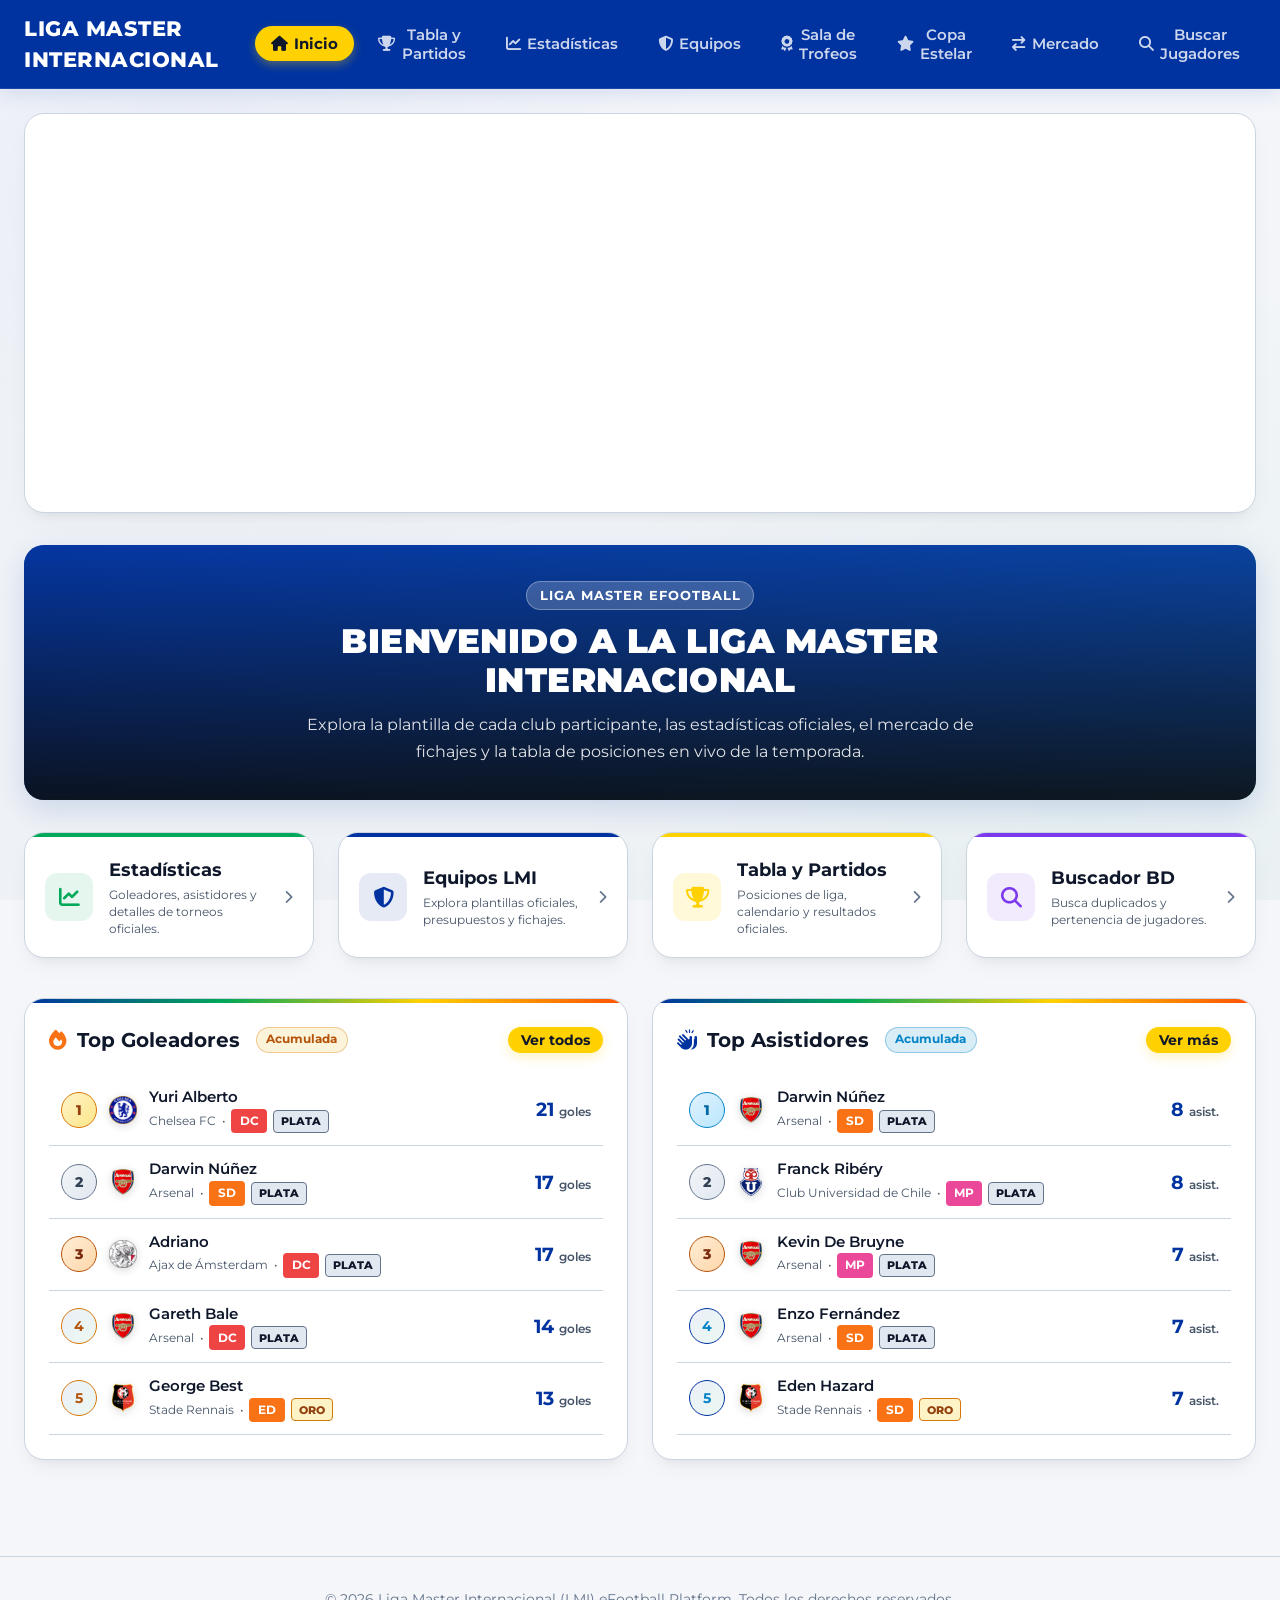
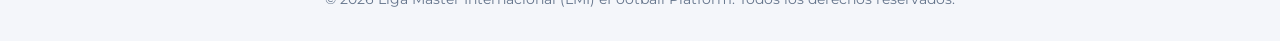
==== index.html @ 635d98c4 "Actualizacion de datos desde LMI Admin Hub" ====
<!DOCTYPE html>
<html lang="es">

<head>
  <meta charset="UTF-8">
  <meta name="viewport" content="width=device-width, initial-scale=1.0">
  <title>Liga Master Internacional (LMI) - Temporada 13</title>
  <meta name="description"
    content="Plataforma oficial de la Liga Master Internacional (LMI) eFootball. Estadísticas de goleadores/asistidores, plantillas oficiales y mercado de fichajes.">

  <!-- FontAwesome Icons -->
  <link rel="stylesheet" href="https://cdnjs.cloudflare.com/ajax/libs/font-awesome/6.4.0/css/all.min.css">

  <!-- html2canvas for fixture image export -->
  <script src="https://cdnjs.cloudflare.com/ajax/libs/html2canvas/1.4.1/html2canvas.min.js"></script>

  <!-- Main Stylesheet -->
  <link rel="stylesheet" href="style.css?v=28100703">
</head>

<body>

  <!-- Top Navigation Bar -->
  <header class="top-nav">
    <a class="brand-logo" onclick="switchNav('dashboard')">
      <span class="brand-title">LIGA MASTER INTERNACIONAL</span>
    </a>

    <nav>
      <ul class="nav-menu" id="main-nav-menu">
        <li><button class="nav-link active" onclick="switchNav('dashboard')"><i class="fa-solid fa-house"></i>
            Inicio</button></li>
        <li><button class="nav-link" onclick="switchNav('posiciones')"><i class="fa-solid fa-trophy"></i>
            Tabla y Partidos</button></li>
        <li><button class="nav-link" onclick="switchNav('stats')"><i class="fa-solid fa-chart-line"></i>
            Estadísticas</button></li>
        <li><button class="nav-link" onclick="switchNav('teams')"><i class="fa-solid fa-shield-halved"></i>
            Equipos</button></li>
        <li><button class="nav-link" onclick="switchNav('sala-campeones')"><i class="fa-solid fa-award"></i>
            Sala de Trofeos</button></li>
        <!-- <li><button class="nav-link" onclick="switchNav('uefa-champions')"><i class="fa-solid fa-trophy"></i> Champions League</button></li> -->
        <!-- Habilitar para mostrar: Copa Estelar
        <li><button class="nav-link" onclick="switchNav('copa-estelar')"><i class="fa-solid fa-star"></i> Copa Estelar</button></li>
        -->
        <li><button class="nav-link" onclick="switchNav('mercado')"><i class="fa-solid fa-arrow-right-arrow-left"></i>
            Mercado</button></li>
        <li><button class="nav-link" onclick="switchNav('renovaciones')"><i class="fa-solid fa-calculator"></i> Renovaciones</button></li>
        <li><button class="nav-link" onclick="switchNav('buscador')"><i class="fa-solid fa-magnifying-glass"></i> Buscar
            Jugadores</button></li>
        <li><button class="nav-link" onclick="switchNav('rules')"><i class="fa-solid fa-book"></i> Reglamento</button></li>
      </ul>
    </nav>
  </header>

  <!-- Global Announcement Banner Controlled via Admin Hub -->
  <div id="web-banner-announcement" class="web-banner-announcement" style="display: none;"></div>

  <!-- Main Application Container -->
  <main class="app-container">

    <!-- 1. DASHBOARD / INICIO -->
    <section id="sec-dashboard" class="page-section active">

      <!-- Video de Bienvenida Solitario -->
      <div class="welcome-video-banner">
        <video autoplay loop muted playsinline class="welcome-video-player">
          <source src="encabezado1.mp4" type="video/mp4">
          Tu navegador no soporta video.
        </video>
      </div>

      <!-- Banner de Texto de Bienvenida -->
      <div class="hero-banner" style="display: flex; justify-content: center; align-items: center; text-align: center; padding: 2.25rem 2rem;">
        <div class="hero-overlay" style="background: linear-gradient(180deg, rgba(0, 51, 160, 0.88) 0%, rgba(9, 14, 26, 0.95) 100%);"></div>
        <div class="hero-content" style="max-width: 820px; margin: 0 auto; text-align: center; display: flex; flex-direction: column; align-items: center;">
          <span class="hero-tag" style="margin-bottom: 0.75rem;">Liga Master eFootball</span>
          <h1 class="hero-title" style="margin-bottom: 0.75rem; font-size: 2.1rem; font-weight: 900; letter-spacing: 0.5px;">BIENVENIDO A LA LIGA MASTER INTERNACIONAL</h1>
          <p class="hero-desc" style="max-width: 700px; margin: 0 auto; color: rgba(255, 255, 255, 0.88); font-size: 1.02rem; line-height: 1.6;">
            Explora la plantilla de cada club participante, las estadísticas oficiales, el mercado de fichajes y la tabla de posiciones en vivo de la temporada.
          </p>
        </div>
      </div>

      <!-- Accesos Rápidos Grid -->
      <div class="quick-actions-grid">
        <div class="quick-card" onclick="switchNav('stats')">
          <div class="quick-icon-wrapper" style="background: rgba(0, 168, 89, 0.1); color: var(--lmi-green);">
            <i class="fa-solid fa-chart-line"></i>
          </div>
          <div class="quick-card-content">
            <h3 class="quick-card-title">Estadísticas</h3>
            <p class="quick-card-desc">Goleadores, asistidores y detalles de torneos oficiales.</p>
          </div>
          <div class="quick-card-arrow">
            <i class="fa-solid fa-chevron-right"></i>
          </div>
        </div>

        <div class="quick-card" onclick="switchNav('teams')">
          <div class="quick-icon-wrapper" style="background: rgba(0, 51, 160, 0.1); color: var(--lmi-blue);">
            <i class="fa-solid fa-shield-halved"></i>
          </div>
          <div class="quick-card-content">
            <h3 class="quick-card-title">Equipos LMI</h3>
            <p class="quick-card-desc">Explora plantillas oficiales, presupuestos y fichajes.</p>
          </div>
          <div class="quick-card-arrow">
            <i class="fa-solid fa-chevron-right"></i>
          </div>
        </div>

        <div class="quick-card" onclick="switchNav('posiciones')">
          <div class="quick-icon-wrapper" style="background: rgba(255, 209, 0, 0.15); color: var(--lmi-gold);">
            <i class="fa-solid fa-trophy"></i>
          </div>
          <div class="quick-card-content">
            <h3 class="quick-card-title">Tabla y Partidos</h3>
            <p class="quick-card-desc">Posiciones de liga, calendario y resultados oficiales.</p>
          </div>
          <div class="quick-card-arrow">
            <i class="fa-solid fa-chevron-right"></i>
          </div>
        </div>

        <div class="quick-card" onclick="switchNav('buscador')">
          <div class="quick-icon-wrapper" style="background: rgba(124, 58, 237, 0.1); color: var(--neon-purple);">
            <i class="fa-solid fa-magnifying-glass"></i>
          </div>
          <div class="quick-card-content">
            <h3 class="quick-card-title">Buscador BD</h3>
            <p class="quick-card-desc">Busca duplicados y pertenencia de jugadores.</p>
          </div>
          <div class="quick-card-arrow">
            <i class="fa-solid fa-chevron-right"></i>
          </div>
        </div>
      </div>

      <div class="dashboard-grid">
        <!-- Top Scorers Column -->
        <div>
          <div class="card">
            <div class="card-header">
              <h2 class="card-title">
                <i class="fa-solid fa-fire" style="color: #f97316;"></i> Top Goleadores
                <span class="badge" style="background: rgba(234, 179, 8, 0.15); color: #b45309; border: 1.5px solid rgba(217, 119, 6, 0.35); font-size: 0.72rem; padding: 0.2rem 0.6rem; border-radius: 99px; margin-left: 0.4rem; vertical-align: middle;">Acumulada</span>
              </h2>
              <button class="btn-secondary" style="padding: 0.3rem 0.8rem; font-size: 0.85rem;"
                onclick="switchNav('stats')">Ver todos</button>
            </div>
            <div id="dashboard-top-scorers">
              <!-- Rendered via JS -->
            </div>
          </div>
        </div>

        <!-- Sidebar / Top Assists & Quick Actions -->
        <div>
          <div class="card">
            <div class="card-header">
              <h2 class="card-title">
                <i class="fa-solid fa-hands-clapping" style="color: var(--neon-cyan);"></i> Top Asistidores
                <span class="badge" style="background: rgba(2, 132, 199, 0.15); color: #0284c7; border: 1.5px solid rgba(2, 132, 199, 0.35); font-size: 0.72rem; padding: 0.2rem 0.6rem; border-radius: 99px; margin-left: 0.4rem; vertical-align: middle;">Acumulada</span>
              </h2>
              <button class="btn-secondary" style="padding: 0.3rem 0.8rem; font-size: 0.85rem;"
                onclick="switchNav('stats')">Ver más</button>
            </div>
            <div id="dashboard-top-assists">
              <!-- Rendered via JS -->
            </div>
          </div>
        </div>
      </div>
    </section>

    <!-- 1.5 POSICIONES Y RESULTADOS DE LIGA (ORO Y PLATA) -->
    <section id="sec-posiciones" class="page-section">
      <!-- Selector de Divisiones (Tabs) -->
      <div style="display: flex; gap: 0.75rem; margin-bottom: 1.5rem; flex-wrap: wrap;">
        <button class="btn-tab active" id="tab-web-oro" onclick="switchWebDivision('oro')" style="padding: 0.75rem 1.5rem; font-size: 1rem; font-weight: 800; border-radius: var(--radius-md); cursor: pointer; border: 1.5px solid #d97706; background: #fef3c7; color: #92400e; display: flex; align-items: center; gap: 0.5rem; box-shadow: 0 2px 8px rgba(217, 119, 6, 0.2); transition: all 0.2s;">
          <i class="fa-solid fa-trophy" style="color: #b45309;"></i> <span>División Oro (<span id="lbl-tab-count-oro">11</span> Clubes)</span>
        </button>
        <button class="btn-tab" id="tab-web-plata" onclick="switchWebDivision('plata')" style="padding: 0.75rem 1.5rem; font-size: 1rem; font-weight: 800; border-radius: var(--radius-md); cursor: pointer; border: 1.5px solid #cbd5e1; background: #ffffff; color: #334155; display: flex; align-items: center; gap: 0.5rem; box-shadow: none; transition: all 0.2s;">
          <i class="fa-solid fa-medal" style="color: #64748b;"></i> <span>División Plata (<span id="lbl-tab-count-plata">13</span> Clubes)</span>
        </button>
        <button class="btn-tab" id="tab-web-champions" onclick="switchWebDivision('champions')" style="padding: 0.75rem 1.5rem; font-size: 1rem; font-weight: 800; border-radius: var(--radius-md); cursor: pointer; border: 1.5px solid #cbd5e1; background: #ffffff; color: #334155; display: flex; align-items: center; gap: 0.5rem; box-shadow: none; transition: all 0.2s;">
          <i class="fa-solid fa-star" style="color: #0284c7;"></i> <span>UEFA Champions League (<span id="lbl-tab-count-champions">26</span> Clubes)</span>
        </button>
        <!-- Habilitar para mostrar Copa Estelar en posiciones:
        <button class="btn-tab" id="tab-web-estelar" onclick="switchWebDivision('estelar')" style="padding: 0.75rem 1.5rem; font-size: 1rem; font-weight: 800; border-radius: var(--radius-md); cursor: pointer; border: 1.5px solid #cbd5e1; background: #ffffff; color: #334155; display: flex; align-items: center; gap: 0.5rem; box-shadow: none; transition: all 0.2s;">
          <i class="fa-solid fa-shield-halved" style="color: #9333ea;"></i> <span>Copa Estelar (<span id="lbl-tab-count-estelar">18</span> Clubes)</span>
        </button>
        -->
      </div>

      <!-- Tabla de Posiciones Tradicional -->
      <div class="card" id="web-standings-card" style="margin-bottom: 2rem;">
        <div class="card-header">
          <div>
            <h2 class="card-title" id="web-standings-card-title">
              <i class="fa-solid fa-table-list" style="color: #b45309;"></i> Tabla de Posiciones Tradicional &bull; División Oro
            </h2>
            <p class="card-desc" style="color: var(--text-muted); font-size: 0.88rem; margin-top: 0.25rem;">
              Clasificación general en vivo de la temporada regular.
            </p>
          </div>
          <span class="badge" style="background: #fef3c7; border: 1.5px solid #d97706; color: #92400e; padding: 0.35rem 0.85rem; border-radius: 99px; font-size: 0.85rem; font-weight: 800;" id="lbl-web-division-badge">
            8 CLUBES
          </span>
        </div>

        <div style="overflow-x: auto;">
          <table class="data-table" style="width: 100%; border-collapse: collapse;">
            <thead>
              <tr style="border-bottom: 2px solid var(--border-color); font-size: 0.82rem; text-transform: uppercase; letter-spacing: 0.5px; color: var(--text-muted);">
                <th style="padding: 0.75rem 1rem; text-align: center; width: 50px;">Pos</th>
                <th style="padding: 0.75rem 1rem; text-align: left;">Club</th>
                <th style="padding: 0.75rem 0.75rem; text-align: center;" title="Partidos Jugados">PJ</th>
                <th style="padding: 0.75rem 0.75rem; text-align: center;" title="Partidos Ganados">G</th>
                <th style="padding: 0.75rem 0.75rem; text-align: center;" title="Partidos Empatados">E</th>
                <th style="padding: 0.75rem 0.75rem; text-align: center;" title="Partidos Perdidos">P</th>
                <th style="padding: 0.75rem 0.75rem; text-align: center;" title="Goles a Favor">GF</th>
                <th style="padding: 0.75rem 0.75rem; text-align: center;" title="Goles en Contra">GC</th>
                <th style="padding: 0.75rem 0.75rem; text-align: center;" title="Diferencia de Goles">DG</th>
                <th style="padding: 0.75rem 1rem; text-align: center; color: var(--lmi-gold); font-size: 0.95rem;" title="Puntos Totales">PTS</th>
              </tr>
            </thead>
            <tbody id="web-standings-tbody">
              <!-- Rendered via JS -->
            </tbody>
          </table>
        </div>
        <div id="web-standings-legend" style="margin-top: 0.5rem; padding-top: 0.5rem; border-top: 1px solid rgba(255,255,255,0.08);">
          <!-- Dynamic legend rendered via JS -->
        </div>
      </div>

      <!-- Calendario y Resultados por Jornada -->
      <div class="card" id="web-jornadas-card">
        <div class="card-header" style="flex-wrap: wrap; gap: 1rem;">
          <div>
            <h2 class="card-title">
              <i class="fa-solid fa-calendar-days" style="color: var(--lmi-gold);"></i> Calendario y Partidos por Jornada
            </h2>
            <p class="card-desc" style="color: var(--text-muted); font-size: 0.88rem; margin-top: 0.25rem;">
              Consulta los marcadores y resultados oficiales de cada jornada.
            </p>
          </div>
          <div style="display: flex; align-items: center; gap: 0.75rem; flex-wrap: wrap;">
            <label style="font-weight: 700; color: var(--text-muted); font-size: 0.9rem;">Jornada:</label>
            <select class="form-control" id="web-jornada-select" onchange="onWebJornadaSelectChange()" style="width: auto; font-weight: 700; padding: 0.45rem 1rem;">
              <!-- Filled via JS -->
            </select>
          </div>
        </div>

        <!-- Contenedor de Partidos -->
        <div id="web-jornada-capture-container" style="padding: 1.5rem; background: #0c1220; border-radius: var(--radius-md); border: 1px solid rgba(250, 204, 21, 0.35);">
          <div style="display: flex; align-items: center; justify-content: space-between; border-bottom: 2px solid #facc15; padding-bottom: 0.75rem; margin-bottom: 1.25rem;">
            <div style="display: flex; align-items: center; gap: 0.75rem;">
              <div style="font-size: 1.8rem; color: #facc15;"><i class="fa-solid fa-trophy"></i></div>
              <div>
                <h2 style="font-size: 1.35rem; font-weight: 900; color: #ffffff; letter-spacing: 0.5px;" id="web-export-title">LIGA MÁSTER INTERNACIONAL</h2>
                <span style="font-size: 0.88rem; font-weight: 900; color: #facc15; text-transform: uppercase; letter-spacing: 0.5px;" id="web-export-sub">DIVISIÓN ORO &bull; JORNADA 1</span>
              </div>
            </div>
            <div style="text-align: right; color: #cbd5e1; font-size: 0.85rem; font-weight: 700;" id="web-export-season">
              Temporada 13 &bull; eFootball
            </div>
          </div>

          <!-- Descanso oficial de la Jornada -->
          <div id="web-resting-container" style="display: none; margin-bottom: 1rem;"></div>

          <div id="web-jornada-matches-grid" style="display: grid; grid-template-columns: 1fr 1fr; gap: 1rem;">
            <!-- Matches rendered via JS -->
          </div>
        </div>
      </div>

      <!-- Apartado Exclusivo: UEFA Champions League (Fase de Grupos) -->
      <div id="web-champions-container" style="display: none; margin-bottom: 2rem;">
        <!-- Banner Oficial UEFA Champions League -->
        <div class="hero-banner" style="background-image: linear-gradient(135deg, rgba(0, 15, 60, 0.92) 0%, rgba(0, 45, 140, 0.85) 100%), url('Imagenes/uefa portada.webp'); border-radius: var(--radius-lg); margin-bottom: 2rem; border: 1px solid rgba(56, 189, 248, 0.35); box-shadow: 0 8px 32px rgba(2, 132, 199, 0.25);">
          <div class="hero-content">
            <span class="hero-tag" style="background: rgba(56, 189, 248, 0.2); color: #38bdf8; border-color: #0284c7;"><i class="fa-solid fa-trophy"></i> Fase de Grupos Oficial &bull; 26 Clubes</span>
            <h1 class="hero-title" style="color: #ffffff; margin-bottom: 0.5rem; letter-spacing: 0.5px;">UEFA CHAMPIONS LEAGUE</h1>
            <p class="hero-desc" style="color: rgba(255,255,255,0.92); max-width: 820px; font-size: 0.98rem; line-height: 1.5;">
              <strong>Formato Oficial:</strong> 2 grupos de 5 clubes y 4 grupos de 4 clubes (Total: 26 equipos). 
              <br><span style="color: #38bdf8; font-weight: 700;">Clasifican a Octavos de Final:</span> Los 2 primeros de cada grupo (12) + los 4 mejores terceros (4) = <strong>16 clubes clasificados</strong>.
            </p>
          </div>
        </div>

        <!-- Barra de Control y Sub-Pestañas Champions League -->
        <div style="display: flex; justify-content: space-between; align-items: center; flex-wrap: wrap; gap: 1rem; margin-bottom: 1.5rem;">
          <div style="display: flex; gap: 0.5rem; flex-wrap: wrap;" id="champions-subnav-buttons">
            <button class="btn btn-secondary active" id="btn-subtab-champions-groups" onclick="switchChampionsSubTab('groups')" style="font-size: 0.9rem; font-weight: 800; padding: 0.55rem 1.15rem; border-radius: var(--radius-md); background: linear-gradient(135deg, #0284c7 0%, #0369a1 100%); color: #ffffff; border: none; cursor: pointer; box-shadow: 0 4px 12px rgba(2, 132, 199, 0.3);">
              <i class="fa-solid fa-table-cells-large"></i> Tablas de Grupos (6 Grupos)
            </button>
            <button class="btn btn-secondary" id="btn-subtab-champions-thirds" onclick="switchChampionsSubTab('thirds')" style="font-size: 0.9rem; font-weight: 800; padding: 0.55rem 1.15rem; border-radius: var(--radius-md); background: #0c1c38; color: #94a3b8; border: 1.5px solid rgba(56, 189, 248, 0.3); cursor: pointer;">
              <i class="fa-solid fa-award"></i> Ranking Mejores Terceros (Top 4)
            </button>
            <button class="btn btn-secondary" id="btn-subtab-champions-fixtures" onclick="switchChampionsSubTab('fixtures')" style="font-size: 0.9rem; font-weight: 800; padding: 0.55rem 1.15rem; border-radius: var(--radius-md); background: #0c1c38; color: #94a3b8; border: 1.5px solid rgba(56, 189, 248, 0.3); cursor: pointer;">
              <i class="fa-solid fa-calendar-days"></i> Calendario y Partidos (5 Fechas)
            </button>
            <button class="btn btn-secondary" id="btn-subtab-champions-playoffs" onclick="switchChampionsSubTab('playoffs')" style="font-size: 0.9rem; font-weight: 800; padding: 0.55rem 1.15rem; border-radius: var(--radius-md); background: #0c1c38; color: #94a3b8; border: 1.5px solid rgba(56, 189, 248, 0.3); cursor: pointer;">
              <i class="fa-solid fa-sitemap"></i> Cuadro de Eliminatorias (Octavos)
            </button>
          </div>

          <div style="display: flex; align-items: center; gap: 0.6rem; flex-wrap: wrap;">
            <button class="btn btn-secondary" onclick="viewTournamentStats('champions')" style="font-size: 0.85rem; padding: 0.55rem 1rem; display: inline-flex; align-items: center; gap: 0.45rem; cursor: pointer; border: 1.5px solid rgba(56, 189, 248, 0.4); background: #0c1c38; color: #e0f2fe; font-weight: 700; border-radius: var(--radius-md);">
              <i class="fa-solid fa-chart-line" style="color: #38bdf8;"></i> <span>Goleadores Champions</span>
            </button>
            <span class="badge" style="background: rgba(2, 132, 199, 0.15); border: 1.5px solid #0284c7; color: #38bdf8; font-weight: 800; padding: 0.4rem 0.9rem; border-radius: 99px; font-size: 0.85rem;">
              26 CLUBES &bull; 6 GRUPOS
            </span>
          </div>
        </div>

        <!-- 1. VISTA: TABLAS DE LOS 6 GRUPOS -->
        <div id="champions-view-groups">
          <div id="champions-groups-grid" style="display: grid; grid-template-columns: repeat(auto-fit, minmax(460px, 1fr)); gap: 1.5rem; margin-bottom: 2rem;">
            <!-- Rendered dynamically by JavaScript -->
          </div>
        </div>

        <!-- 2. VISTA: TABLA DE MEJORES TERCEROS -->
        <div id="champions-view-thirds" style="display: none; margin-bottom: 2rem;">
          <div class="card" style="background: #07142b; border: 1px solid rgba(2, 132, 199, 0.4); border-radius: var(--radius-lg); overflow: hidden;">
            <div class="card-header" style="border-bottom: 1px solid rgba(255,255,255,0.08); padding: 1.25rem 1.5rem; display: flex; justify-content: space-between; align-items: center; flex-wrap: wrap; gap: 0.75rem;">
              <div>
                <h3 class="card-title" style="color: #38bdf8; font-size: 1.2rem; display: flex; align-items: center; gap: 0.5rem;">
                  <i class="fa-solid fa-award"></i> Tabla Oficial de Clasificación &bull; Mejores Terceros
                </h3>
                <p class="card-desc" style="color: #94a3b8; font-size: 0.88rem; margin-top: 0.25rem;">
                  Los <strong>4 mejores terceros</strong> entre los 6 grupos acceden directamente a los <strong>Octavos de Final</strong>. (Se clasifica por PTS, DG, GF).
                </p>
              </div>
              <span class="badge" style="background: rgba(16, 185, 129, 0.2); border: 1px solid #10b981; color: #34d399; font-weight: 800; padding: 0.35rem 0.85rem; border-radius: 99px;">
                4 CUPOS A OCTAVOS
              </span>
            </div>
            <div class="table-responsive" style="overflow-x: auto; padding: 0.5rem 1rem 1.25rem;">
              <table style="width: 100%; border-collapse: collapse; text-align: left;">
                <thead>
                  <tr style="border-bottom: 1px solid rgba(255,255,255,0.1); color: #94a3b8; font-size: 0.78rem; text-transform: uppercase;">
                    <th style="padding: 0.75rem 0.5rem; text-align: center;">Pos</th>
                    <th style="padding: 0.75rem 0.5rem; text-align: center;">Grupo</th>
                    <th style="padding: 0.75rem 1rem;">Club</th>
                    <th style="padding: 0.75rem 0.5rem; text-align: center;">PJ</th>
                    <th style="padding: 0.75rem 0.5rem; text-align: center;">G</th>
                    <th style="padding: 0.75rem 0.5rem; text-align: center;">E</th>
                    <th style="padding: 0.75rem 0.5rem; text-align: center;">P</th>
                    <th style="padding: 0.75rem 0.5rem; text-align: center;">GF</th>
                    <th style="padding: 0.75rem 0.5rem; text-align: center;">GC</th>
                    <th style="padding: 0.75rem 0.5rem; text-align: center;">DG</th>
                    <th style="padding: 0.75rem 0.75rem; text-align: center; color: #ffd100; font-weight: 800;">PTS</th>
                    <th style="padding: 0.75rem 0.75rem; text-align: center;">Estado</th>
                  </tr>
                </thead>
                <tbody id="champions-thirds-tbody">
                  <!-- Rendered dynamically -->
                </tbody>
              </table>
            </div>
          </div>
        </div>

        <!-- 3. VISTA: CALENDARIO Y PARTIDOS POR JORNADA -->
        <div id="champions-view-fixtures" style="display: none; margin-bottom: 2rem;">
          <div class="card" style="background: #07142b; border: 1px solid rgba(2, 132, 199, 0.4); border-radius: var(--radius-lg); padding: 1.5rem;">
            <div style="display: flex; justify-content: space-between; align-items: center; flex-wrap: wrap; gap: 1rem; border-bottom: 1px solid rgba(255,255,255,0.08); padding-bottom: 1rem; margin-bottom: 1.25rem;">
              <div>
                <h3 class="card-title" style="color: #38bdf8; font-size: 1.2rem; display: flex; align-items: center; gap: 0.5rem;">
                  <i class="fa-solid fa-calendar-check"></i> Calendario y Resultados &bull; Fase de Grupos
                </h3>
                <p class="card-desc" style="color: #94a3b8; font-size: 0.88rem; margin-top: 0.25rem;">
                  Consulta los 44 enfrentamientos oficiales distribuidos en las 5 Fechas.
                </p>
              </div>
              <div style="display: flex; align-items: center; gap: 0.5rem;">
                <label for="champions-web-jornada-select" style="font-size: 0.85rem; font-weight: 700; color: #38bdf8;">Fecha:</label>
                <select id="champions-web-jornada-select" class="form-select" onchange="renderChampionsWebFixtures(this.value)" style="padding: 0.45rem 1rem; font-size: 0.88rem; font-weight: 800; border-radius: var(--radius-md); background: #0c1c38; color: #e0f2fe; border: 1.5px solid #0284c7; cursor: pointer;">
                  <option value="1">Jornada 1</option>
                  <option value="2">Jornada 2</option>
                  <option value="3">Jornada 3</option>
                  <option value="4">Jornada 4</option>
                  <option value="5">Jornada 5 (Definición)</option>
                  <option value="all">Ver Todas las Fechas (1 a 5)</option>
                </select>
              </div>
            </div>

            <!-- Contenedor dinámico de descansos y partidos -->
            <div id="champions-web-resting-container" style="display: none; margin-bottom: 1.25rem;"></div>
            <div id="champions-web-matches-grid" style="display: grid; grid-template-columns: repeat(auto-fit, minmax(420px, 1fr)); gap: 1rem;">
              <!-- Matches rendered dynamically -->
            </div>
          </div>
        </div>

        <!-- 4. VISTA: CUADRO DE ELIMINATORIAS DIRECTAS (OCTAVOS A FINAL) -->
        <div id="champions-view-playoffs" style="display: none; margin-bottom: 2rem;">
          <div class="card" style="background: #07142b; border: 1px solid rgba(2, 132, 199, 0.4); border-radius: var(--radius-lg); padding: 1.5rem;">
            <div style="display: flex; justify-content: space-between; align-items: center; flex-wrap: wrap; gap: 1rem; border-bottom: 1px solid rgba(255,255,255,0.08); padding-bottom: 1rem; margin-bottom: 1.25rem;">
              <div>
                <h3 class="card-title" style="color: #38bdf8; font-size: 1.2rem; display: flex; align-items: center; gap: 0.5rem;">
                  <i class="fa-solid fa-sitemap"></i> Cuadro Oficial de Eliminatorias &bull; UEFA Champions League
                </h3>
                <p class="card-desc" style="color: #94a3b8; font-size: 0.88rem; margin-top: 0.25rem;">
                  Enfrentamientos oficiales de <strong>Octavos de Final</strong> con los <strong>16 clubes clasificados</strong> (1° y 2° de cada grupo + 4 mejores terceros).
                </p>
              </div>
              <div style="display: flex; align-items: center; gap: 0.75rem; flex-wrap: wrap;">
                <div style="display: flex; align-items: center; gap: 0.4rem;">
                  <label for="champions-phase-filter-web" style="font-size: 0.85rem; font-weight: 700; color: #38bdf8;">Fase a ver / exportar:</label>
                  <select id="champions-phase-filter-web" class="form-select" onchange="onChampionsPhaseFilterChange(this.value)" style="padding: 0.45rem 0.85rem; font-size: 0.85rem; font-weight: 700; border-radius: var(--radius-md); background: #0c1c38; color: #e0f2fe; border: 1.5px solid #0284c7; cursor: pointer;">
                    <option value="all">Todas las Fases (Cuadro Completo - 16 Clubes)</option>
                    <option value="octavos">Solo Octavos de Final (16 Clubes)</option>
                    <option value="cuartos">Solo Cuartos de Final</option>
                    <option value="semis">Solo Semifinales</option>
                    <option value="final">Solo Gran Final</option>
                  </select>
                </div>
                <button class="btn btn-primary" id="btn-export-champions-img" onclick="exportChampionsImage()" style="background: linear-gradient(135deg, #0284c7 0%, #0369a1 100%); border: none; font-weight: 800; display: inline-flex; align-items: center; gap: 0.5rem; padding: 0.55rem 1.15rem; border-radius: var(--radius-md); box-shadow: 0 4px 14px rgba(2, 132, 199, 0.35); cursor: pointer; color: #ffffff; font-size: 0.9rem;">
                  <i class="fa-solid fa-camera"></i> <span>Exportar a Imagen (PNG)</span>
                </button>
              </div>
            </div>

            <!-- Contenedor capturable para exportar a imagen -->
            <div id="champions-capture-container" style="padding: 1.5rem; background: linear-gradient(135deg, #050e1d 0%, #0c1b33 100%); border-radius: var(--radius-md); border: 1px solid rgba(56, 189, 248, 0.35);">
              <div style="display: flex; align-items: center; justify-content: space-between; border-bottom: 2px solid #0284c7; padding-bottom: 0.75rem; margin-bottom: 1.25rem; flex-wrap: wrap; gap: 0.5rem;">
                <div style="display: flex; align-items: center; gap: 0.75rem;">
                  <div style="font-size: 1.8rem; color: #38bdf8;"><i class="fa-solid fa-trophy"></i></div>
                  <div>
                    <h2 style="font-size: 1.35rem; font-weight: 900; color: #ffffff; letter-spacing: 0.5px;">LIGA MÁSTER INTERNACIONAL &bull; UEFA CHAMPIONS LEAGUE</h2>
                    <span id="champions-web-subtitle" style="font-size: 0.88rem; font-weight: 900; color: #38bdf8; text-transform: uppercase; letter-spacing: 0.5px;">CUADRO OFICIAL DE ELIMINATORIAS (16 CLUBES)</span>
                  </div>
                </div>
                <div style="text-align: right; color: #cbd5e1; font-size: 0.85rem; font-weight: 700;">
                  Temporada 13 &bull; eFootball
                </div>
              </div>

              <div id="uefa-champions-bracket-pos" style="display: flex; gap: 1.5rem; justify-content: space-between; overflow-x: auto; padding: 1rem 0.5rem;">
                <!-- Loaded dynamically by JavaScript -->
              </div>
            </div>
          </div>
        </div>

        <!-- Banner Informativo: Grupos Concluidos y Acceso a Eliminatorias -->
        <div class="card" id="champions-progress-banner" style="background: linear-gradient(135deg, rgba(7, 20, 43, 0.95), rgba(12, 28, 56, 0.95)); border: 1px solid rgba(56, 189, 248, 0.5); border-radius: var(--radius-md); padding: 1.25rem 1.5rem; display: flex; align-items: center; justify-content: space-between; flex-wrap: wrap; gap: 1.25rem; margin-top: 1.5rem;">
          <div style="display: flex; align-items: center; gap: 1.25rem;">
            <div style="font-size: 2.2rem; color: #38bdf8; display: flex; align-items: center; justify-content: center; min-width: 50px;">
              <i class="fa-solid fa-trophy"></i>
            </div>
            <div>
              <h4 id="champions-progress-title" style="color: #ffffff; font-size: 1.05rem; font-weight: 800; margin: 0 0 0.25rem 0; display: flex; align-items: center; gap: 0.5rem;">
                ¡Fase de Grupos Concluida! &bull; Octavos de Final Definidos
              </h4>
              <p id="champions-progress-description" style="color: #94a3b8; font-size: 0.88rem; margin: 0; line-height: 1.45;">
                Las 5 fechas oficiales han finalizado. Puedes consultar las tablas de grupos y el ranking de mejores terceros en las pestañas superiores, o ver los <strong>8 enfrentamientos oficiales de Octavos de Final</strong>.
              </p>
            </div>
          </div>
          <button class="btn btn-primary" id="champions-progress-action" onclick="switchChampionsSubTab('fixtures')" style="background: linear-gradient(135deg, #0284c7 0%, #0369a1 100%); border: none; font-weight: 800; padding: 0.6rem 1.2rem; border-radius: var(--radius-md); white-space: nowrap; cursor: pointer;">
            <i class="fa-solid fa-sitemap"></i> Ver Cuadro de Octavos
          </button>
        </div>
      </div>

      <!-- Apartado Exclusivo: Copa Estelar (Eliminatoria Directa) -->
      <div id="web-copa-estelar-container" style="display: none;">
        <!-- Banner Oficial Copa Estelar -->
        <div class="hero-banner" style="background-image: linear-gradient(135deg, rgba(0, 51, 160, 0.85) 0%, rgba(124, 58, 237, 0.8) 100%), url('Imagenes/copa estelar.jpeg'); border-radius: var(--radius-lg); margin-bottom: 2rem;">
          <div class="hero-content">
            <span class="hero-tag" style="background: rgba(255, 209, 0, 0.2); color: var(--lmi-yellow); border-color: var(--lmi-yellow);">Torneo Oficial &bull; 18 Clubes</span>
            <h1 class="hero-title" style="color: #ffffff; margin-bottom: 0.5rem;">COPA ESTELAR LMI</h1>
            <p class="hero-desc" style="color: rgba(255,255,255,0.92); max-width: 750px;">
              El torneo de copa más prestigioso de la Liga Master Internacional. Los 18 mejores clubes compitiendo en sorteo aleatorio oficial por la gloria estelar en eliminación directa.
            </p>
          </div>
        </div>

        <!-- Árbol de Eliminación Directa -->
        <div class="card">
          <div class="card-header" style="flex-wrap: wrap; gap: 1rem;">
            <div>
              <h2 class="card-title"><i class="fa-solid fa-sitemap" style="color: #9333ea;"></i> Cuadro de Eliminación Directa Oficial</h2>
              <p class="card-desc" style="color: var(--text-muted); font-size: 0.88rem; margin-top: 0.25rem;">
                Sorteo oficial con Ronda Previa, Octavos, Cuartos, Semifinales y Gran Final.
              </p>
            </div>
            <div style="display: flex; align-items: center; gap: 0.75rem; flex-wrap: wrap;">
              <div style="display: flex; align-items: center; gap: 0.4rem;">
                <label for="copa-phase-filter-web" style="font-size: 0.85rem; font-weight: 700; color: #c084fc;">Fase a ver / exportar:</label>
                <select id="copa-phase-filter-web" class="form-select" onchange="onCopaPhaseFilterChange(this.value)" style="padding: 0.45rem 0.85rem; font-size: 0.85rem; font-weight: 700; border-radius: var(--radius-md); background: #170f2f; color: #f3e8ff; border: 1.5px solid #9333ea; cursor: pointer;">
                  <option value="all">Todas las Fases (Cuadro Completo)</option>
                  <option value="previa">Solo Ronda Previa</option>
                  <option value="octavos">Solo Octavos de Final</option>
                  <option value="cuartos">Solo Cuartos de Final</option>
                  <option value="semis">Solo Semifinales</option>
                  <option value="final">Solo Gran Final</option>
                </select>
              </div>
              <button class="btn btn-primary" id="btn-export-copa-estelar-img" onclick="exportCopaEstelarImage()" style="background: linear-gradient(135deg, #9333ea 0%, #7c3aed 100%); border: none; font-weight: 800; display: inline-flex; align-items: center; gap: 0.5rem; padding: 0.55rem 1.15rem; border-radius: var(--radius-md); box-shadow: 0 4px 14px rgba(147, 51, 234, 0.35); cursor: pointer; color: #ffffff; font-size: 0.9rem; transition: transform 0.15s, box-shadow 0.15s;">
                <i class="fa-solid fa-camera"></i> <span>Exportar a Imagen (PNG)</span>
              </button>
              <button class="btn btn-secondary" onclick="viewTournamentStats('copa')" style="font-size: 0.85rem; padding: 0.5rem 0.9rem; display: inline-flex; align-items: center; gap: 0.4rem; cursor: pointer;">
                <i class="fa-solid fa-chart-line" style="color: #c084fc;"></i> <span>Goleadores Copa</span>
              </button>
              <span class="badge" style="background: rgba(147, 51, 234, 0.15); border: 1.5px solid #9333ea; color: #a855f7; font-weight: 800; padding: 0.35rem 0.85rem; border-radius: 99px;">
                18 CLUBES OFICIALES
              </span>
            </div>
          </div>

          <!-- Contenedor capturable para exportar a imagen -->
          <div id="copa-estelar-capture-container" style="padding: 1.5rem; background: #0c1220; border-radius: var(--radius-md); border: 1px solid rgba(147, 51, 234, 0.35); margin-top: 0.75rem;">
            <div style="display: flex; align-items: center; justify-content: space-between; border-bottom: 2px solid #a855f7; padding-bottom: 0.75rem; margin-bottom: 1.25rem; flex-wrap: wrap; gap: 0.5rem;">
              <div style="display: flex; align-items: center; gap: 0.75rem;">
                <div style="font-size: 1.8rem; color: #c084fc;"><i class="fa-solid fa-trophy"></i></div>
                <div>
                  <h2 style="font-size: 1.35rem; font-weight: 900; color: #ffffff; letter-spacing: 0.5px;">LIGA MÁSTER INTERNACIONAL &bull; COPA ESTELAR</h2>
                  <span id="copa-estelar-web-subtitle" style="font-size: 0.88rem; font-weight: 900; color: #c084fc; text-transform: uppercase; letter-spacing: 0.5px;">CUADRO OFICIAL DE ELIMINATORIAS (18 CLUBES)</span>
                </div>
              </div>
              <div style="text-align: right; color: #cbd5e1; font-size: 0.85rem; font-weight: 700;">
                Temporada 13 &bull; eFootball
              </div>
            </div>

            <div id="copa-estelar-bracket-pos" style="display: flex; gap: 1.5rem; justify-content: space-between; overflow-x: auto; padding: 1rem 0.5rem;">
              <!-- Rendered dynamically -->
            </div>
          </div>
        </div>
      </div>
    </section>

    <!-- 2. ESTADÍSTICAS -->
    <section id="sec-stats" class="page-section">
      <div class="card" style="margin-bottom: 1.5rem; padding: 1rem 1.5rem;">
        <div style="display: flex; align-items: center; justify-content: space-between; flex-wrap: wrap; gap: 1rem;">
          <div style="display: flex; align-items: center; gap: 0.75rem;">
            <label class="form-label" style="margin-bottom:0; color: var(--text-muted); font-weight: 700;">Seleccionar
              Torneo:</label>
            <select id="stats-tournament-select" class="form-control" style="width: auto; font-weight: 700;"
              onchange="renderStats()">
              <option value="liga">Liga Temporada 13</option>
              <option value="copa">Copa Estelar</option>
              <option value="champions">Champions League</option>
            </select>
          </div>
        </div>
      </div>

      <!-- Selector de Divisiones en Estadísticas -->
      <div style="display: flex; gap: 0.75rem; margin-bottom: 1.5rem; flex-wrap: wrap; align-items: center;" id="stats-division-tabs-bar">
        <button class="btn-tab active" id="tab-stats-oro" onclick="switchStatsDivision('oro')" style="padding: 0.75rem 1.5rem; font-size: 1rem; font-weight: 800; border-radius: var(--radius-md); cursor: pointer; border: 1.5px solid #d97706; background: #fef3c7; color: #92400e; display: flex; align-items: center; gap: 0.5rem; box-shadow: 0 2px 8px rgba(217, 119, 6, 0.2); transition: all 0.2s;">
          <i class="fa-solid fa-trophy" style="color: #b45309;"></i> <span>División Oro</span>
        </button>
        <button class="btn-tab" id="tab-stats-plata" onclick="switchStatsDivision('plata')" style="padding: 0.75rem 1.5rem; font-size: 1rem; font-weight: 800; border-radius: var(--radius-md); cursor: pointer; border: 1.5px solid #cbd5e1; background: #ffffff; color: #334155; display: flex; align-items: center; gap: 0.5rem; box-shadow: none; transition: all 0.2s;">
          <i class="fa-solid fa-medal" style="color: #64748b;"></i> <span>División Plata</span>
        </button>
      </div>

      <!-- Contenedor dinámico de tablas de estadísticas -->
      <div id="stats-content-area">
        <!-- Rendered via JS -->
      </div>
    </section>

    <!-- 3. HUB DE EQUIPOS -->
    <section id="sec-teams" class="page-section">
      <div class="card" style="margin-bottom: 1rem; padding: 1rem 1.5rem;">
        <div style="display: flex; align-items: center; justify-content: space-between; flex-wrap: wrap; gap: 1rem;">
          <div style="display: flex; align-items: center; gap: 0.75rem;">
            <label class="form-label" style="margin-bottom:0;">Seleccionar Club:</label>
            <select id="team-select" class="form-control" style="width: auto; font-weight: 700;"
              onchange="loadTeamHub(this.value)">
              <!-- Rendered via JS -->
            </select>
          </div>

        </div>
      </div>

      <!-- Team Custom Banner -->
      <div id="team-hub-header" class="team-hub-header">
        <!-- Rendered via JS -->
      </div>

      <!-- Team Details & Roster Grid -->
      <div class="dashboard-grid">
        <div class="card">
          <div class="card-header">
            <h2 class="card-title"><i class="fa-solid fa-users"></i> Plantilla Oficial de Jugadores</h2>
          </div>
          <div class="table-responsive">
            <table class="standings-table">
              <thead>
                <tr>
                  <th style="width: 60px;">Pos</th>
                  <th>Jugador & Consultas</th>
                  <th style="text-align: center;">Goles</th>
                  <th style="text-align: center;">Asist.</th>
                </tr>
              </thead>
              <tbody id="team-roster-tbody">
                <!-- Rendered via JS -->
              </tbody>
            </table>
          </div>
        </div>

        <div class="card">
          <div class="card-header">
            <h2 class="card-title"><i class="fa-solid fa-info-circle"></i> Información del Club</h2>
          </div>
          <div id="team-hub-stats-box">
            <!-- Rendered via JS -->
          </div>
        </div>
      </div>
    </section>

    <!-- SALA DE TROFEOS -->
    <section id="sec-sala-campeones" class="page-section">
      <div class="hero-banner"
        style="background-image: linear-gradient(135deg, rgba(15, 23, 42, 0.9) 0%, rgba(0, 51, 160, 0.8) 100%), url('Sala de campeones/Liga.png');">
        <div class="hero-overlay"></div>
        <div class="hero-content">
          <span class="hero-tag"
            style="background: rgba(255, 209, 0, 0.25); color: var(--lmi-yellow); border-color: var(--lmi-yellow);"><i class="fa-solid fa-crown"></i> Galería de Honor</span>
          <h1 class="hero-title" style="color: #ffffff;">SALA DE TROFEOS</h1>
          <p class="hero-desc" style="color: rgba(255,255,255,0.85); margin-bottom: 0;">Consulta el palmarés histórico de la Liga Master Internacional, la UEFA Champions League y la Copa Estelar. Los campeones eternos de nuestra comunidad.</p>
        </div>
      </div>

      <!-- Conmutador entre Palmarés y Balón de Oro -->
      <div class="trophy-subnav">
        <button class="trophy-subnav-btn active"><i class="fa-solid fa-trophy"></i> Palmarés de Clubes</button>
        <button class="trophy-subnav-btn" onclick="switchNav('balon-oro')"><i class="fa-solid fa-award"></i> Balón de Oro</button>
      </div>

      <div class="champions-grid" id="champions-gallery-grid">
        <!-- Rendered via JS -->
      </div>
    </section>

    <!-- BALÓN DE ORO -->
    <section id="sec-balon-oro" class="page-section">
      <div class="hero-banner hero-balon-oro"
        style="background-image: linear-gradient(135deg, rgba(15, 23, 42, 0.94) 0%, rgba(161, 98, 7, 0.85) 100%), url('Sala de campeones/Balon de oro/banner_balon_oro.jpg'); background-position: center;">
        <div class="hero-overlay"></div>
        <div class="hero-content">
          <span class="hero-tag"
            style="background: rgba(255, 209, 0, 0.25); color: var(--lmi-yellow); border-color: var(--lmi-yellow);"><i class="fa-solid fa-award"></i> Máxima Distinción Individual</span>
          <h1 class="hero-title" style="color: #ffffff;"><i class="fa-solid fa-crown" style="color: var(--lmi-yellow);"></i> BALÓN DE ORO</h1>
          <p class="hero-desc" style="color: rgba(255,255,255,0.9); margin-bottom: 0;">El galardón supremo individual de la Liga Master Internacional. Galería de futbolistas legendarios que han dejado su huella dorada en cada temporada.</p>
        </div>
      </div>

      <!-- Conmutador de secciones de Honor -->
      <div class="trophy-subnav">
        <button class="trophy-subnav-btn" onclick="switchNav('sala-campeones')"><i class="fa-solid fa-trophy"></i> Palmarés de Clubes</button>
        <button class="trophy-subnav-btn active"><i class="fa-solid fa-award"></i> Balón de Oro</button>
      </div>

      <!-- Barra de Filtro de Temporadas -->
      <div class="balon-controls-bar card">
        <div class="balon-filter-item">
          <label for="balon-season-filter"><i class="fa-solid fa-filter"></i> Temporada:</label>
          <select id="balon-season-filter" class="form-select" onchange="filterBalonOro()">
            <option value="all">Todas las Temporadas</option>
          </select>
        </div>
      </div>

      <!-- Grid de Ganadores del Balón de Oro -->
      <div class="balon-oro-grid" id="balon-oro-gallery-grid">
        <!-- Rendered via JS -->
      </div>
    </section>

    <!-- COPA ESTELAR -->
    <section id="sec-copa-estelar" class="page-section">
      <div class="hero-banner"
        style="background-image: linear-gradient(135deg, rgba(0, 51, 160, 0.8) 0%, rgba(124, 58, 237, 0.7) 100%), url('Imagenes/copa estelar.jpeg');">
        <div class="hero-content">
          <span class="hero-tag"
            style="background: rgba(255, 209, 0, 0.2); color: var(--lmi-yellow); border-color: var(--lmi-yellow);">Torneo
            Oficial</span>
          <h1 class="hero-title" style="color: #ffffff;">COPA ESTELAR LMI</h1>
          <p class="hero-desc" style="color: rgba(255,255,255,0.9);">El torneo de copa más prestigioso de la Liga Master
            Internacional. Los mejores clubes compitiendo por la gloria estelar en partidos de eliminación directa.</p>
        </div>
      </div>

      <div class="card">
        <div class="card-header">
          <h2 class="card-title"><i class="fa-solid fa-sitemap" style="color: var(--lmi-blue);"></i> Árbol de
            Eliminación Directa</h2>
        </div>
        <div id="copa-estelar-bracket"
          style="display: flex; gap: 2rem; justify-content: space-between; overflow-x: auto; padding: 1.5rem 0;">
          <!-- Loaded dynamically from JS -->
        </div>
      </div>
    </section>

    <!-- CHAMPIONS LEAGUE -->
    <section id="sec-uefa-champions" class="page-section">
      <div class="hero-banner"
        style="background-image: linear-gradient(135deg, rgba(0, 20, 80, 0.9) 0%, rgba(0, 51, 160, 0.8) 100%), url('Imagenes/uefa portada.webp');">
        <div class="hero-content">
          <span class="hero-tag"
            style="background: rgba(255, 255, 255, 0.2); color: #ffffff; border-color: rgba(255,255,255,0.3);">UEFA
            Champions League LMI</span>
          <h1 class="hero-title"
            style="color: #ffffff; font-size: 2.4rem; margin-top: 0.25rem; margin-bottom: 0.25rem;">LA BÚSQUEDA DE LA
            GLORIA</h1>
          <p class="hero-desc" style="color: rgba(255,255,255,0.85); margin-bottom: 0;">El torneo de clubes más
            importante de Europa adaptado a la comunidad LMI. Descubre los enfrentamientos y la fase final del torneo.
          </p>
        </div>
      </div>

      <div class="card">
        <div class="card-header">
          <h2 class="card-title"><i class="fa-solid fa-sitemap" style="color: var(--lmi-blue);"></i> Fase de Eliminación
            Directa</h2>
        </div>

        <div id="uefa-champions-bracket"
          style="display: flex; gap: 2rem; justify-content: space-between; overflow-x: auto; padding: 1.5rem 0;">
          <!-- Loaded dynamically from JS -->
        </div>
    </section>

    <!-- MERCADO -->
    <section id="sec-mercado" class="page-section">
      <div class="hero-banner"
        style="background-image: linear-gradient(135deg, rgba(15, 23, 42, 0.9) 0%, rgba(0, 51, 160, 0.8) 100%), url('https://images.unsplash.com/photo-1486406146926-c627a92ad1ab?q=80&w=1200&auto=format&fit=crop');">
        <div class="hero-overlay"></div>
        <div class="hero-content">
          <span class="hero-tag"
            style="background: rgba(255, 79, 0, 0.2); color: var(--lmi-red); border-color: var(--lmi-red);">Mercado
            Temporada 13</span>
          <h1 class="hero-title" style="color: #ffffff;">MERCADO DE FICHAJES - T13</h1>
          <p class="hero-desc" style="color: rgba(255,255,255,0.85); margin-bottom: 0;">Consulta las altas y bajas
            oficiales de cada club, los préstamos activos y los traspasos más caros para la **Temporada 13**.</p>
        </div>
      </div>

      <!-- Market Stats Summary Row -->
      <div id="market-stats-row"
        style="display: grid; grid-template-columns: repeat(auto-fit, minmax(250px, 1fr)); gap: 1.5rem; margin-bottom: 1.5rem;">
        <!-- Filled dynamically via JS -->
      </div>

      <!-- Tab Buttons for Mercado View -->
      <div class="card" style="margin-bottom: 1.5rem; padding: 0.5rem 1rem; display: none;">
        <div class="market-tabs" style="display: flex; gap: 0.75rem; flex-wrap: wrap;">
          <button id="btn-tab-altas-bajas" class="btn-tab active" onclick="switchMarketTab('altas-bajas')"><i
              class="fa-solid fa-arrows-spin"></i> Altas y Bajas por Club</button>
          <button id="btn-tab-records" class="btn-tab" onclick="switchMarketTab('records')"><i
              class="fa-solid fa-ranking-star"></i> Fichajes Récord</button>
          <button id="btn-tab-prestamos" class="btn-tab" onclick="switchMarketTab('prestamos')"><i
              class="fa-solid fa-handshake"></i> Préstamos Activos</button>
        </div>
      </div>

      <!-- 1. Tab Content: Altas y Bajas por Club -->
      <div id="market-tab-altas-bajas" class="market-tab-content" style="display: none;">
        <div class="card" style="margin-bottom: 1.5rem; padding: 1rem 1.5rem;">
          <div style="display: flex; align-items: center; gap: 0.75rem;">
            <label class="form-label" style="margin-bottom:0; font-weight: 700;">Seleccionar Club:</label>
            <select id="market-team-select" class="form-control" style="width: auto; font-weight: 700;"
              onchange="loadMarketForTeam(this.value)">
              <!-- Loaded via JS -->
            </select>
          </div>
        </div>

        <div class="dashboard-grid">
          <!-- Altas Column -->
          <div class="card" style="border-top: 4px solid var(--lmi-green);">
            <div class="card-header" style="border-bottom: 1px solid rgba(0,0,0,0.05); padding-bottom: 0.75rem;">
              <h2 class="card-title" style="color: var(--lmi-green);"><i class="fa-solid fa-circle-arrow-down"></i>
                Altas (Entradas)</h2>
              <span id="altas-count-badge" class="hero-tag"
                style="background: rgba(0, 168, 89, 0.1); border-color: var(--lmi-green); color: var(--lmi-green); margin-bottom: 0;">0</span>
            </div>
            <div class="table-responsive">
              <table class="standings-table">
                <thead>
                  <tr>
                    <th>Jugador</th>
                    <th>Tipo</th>
                    <th>Procedencia</th>
                    <th style="text-align: right;">Costo</th>
                  </tr>
                </thead>
                <tbody id="market-altas-tbody">
                  <!-- Filled via JS -->
                </tbody>
              </table>
            </div>
          </div>

          <!-- Bajas Column -->
          <div class="card" style="border-top: 4px solid #ef4444;">
            <div class="card-header" style="border-bottom: 1px solid rgba(0,0,0,0.05); padding-bottom: 0.75rem;">
              <h2 class="card-title" style="color: #ef4444;"><i class="fa-solid fa-circle-arrow-up"></i> Bajas (Salidas)
              </h2>
              <span id="bajas-count-badge" class="hero-tag"
                style="background: rgba(239, 68, 68, 0.1); border-color: #ef4444; color: #ef4444; margin-bottom: 0;">0</span>
            </div>
            <div class="table-responsive">
              <table class="standings-table">
                <thead>
                  <tr>
                    <th>Jugador</th>
                    <th>Tipo</th>
                    <th>Destino</th>
                    <th style="text-align: right;">Costo</th>
                  </tr>
                </thead>
                <tbody id="market-bajas-tbody">
                  <!-- Filled via JS -->
                </tbody>
              </table>
            </div>
          </div>
        </div>
      </div>

      <!-- 2. Tab Content: Fichajes Récord -->
      <div id="market-tab-records" class="market-tab-content" style="display: none;">
        <div class="card">
          <div class="card-header">
            <h2 class="card-title"><i class="fa-solid fa-ranking-star" style="color: var(--neon-gold);"></i> Ranking de
              Fichajes Más Caros</h2>
          </div>
          <div class="table-responsive">
            <table class="standings-table">
              <thead>
                <tr>
                  <th style="width: 60px; text-align: center;">Pos</th>
                  <th>Jugador</th>
                  <th>Origen</th>
                  <th></th>
                  <th>Destino</th>
                  <th style="text-align: right;">Costo ($M USD)</th>
                  <th>Detalles</th>
                </tr>
              </thead>
              <tbody id="market-records-tbody">
                <!-- Filled via JS -->
              </tbody>
            </table>
          </div>
        </div>
      </div>

      <!-- 3. Tab Content: Préstamos Activos -->
      <div id="market-tab-prestamos" class="market-tab-content active">
        <div class="card">
          <div class="card-header">
            <h2 class="card-title"><i class="fa-solid fa-handshake" style="color: var(--lmi-blue);"></i> Préstamos
              Vigentes</h2>
          </div>
          <div class="table-responsive">
            <table class="standings-table">
              <thead>
                <tr>
                  <th>Jugador</th>
                  <th>Origen</th>
                  <th></th>
                  <th>Destino</th>
                  <th style="text-align: center;">Temporadas</th>
                  <th style="text-align: right;">Costo</th>
                  <th>Detalle</th>
                </tr>
              </thead>
              <tbody id="market-prestamos-tbody">
                <!-- Filled via JS -->
              </tbody>
            </table>
          </div>
        </div>
      </div>
    </section>

    <!-- 4. CALCULADORA DE RENOVACIONES TEMPORADA 13 -->
    <section id="sec-renovaciones" class="page-section">
      <div class="card">
        <div class="card-header">
          <div>
            <h2 class="card-title"><i class="fa-solid fa-file-signature" style="color: var(--neon-green);"></i>
              Calculadora de Renovaciones - Temporada 13</h2>
            <p style="color: var(--text-muted); font-size: 0.85rem; margin-top: 0.25rem;">Calcula el costo de renovación de tu plantilla con suma directa de los montos ingresados para cada jugador.</p>
          </div>
          <button class="btn-secondary" onclick="exportRenewalReport()"><i class="fa-solid fa-copy"></i> Copiar
            Resumen</button>
        </div>

        <!-- Team Selector & Budget Header -->
        <div
          style="background: var(--lmi-blue); border: 1px solid var(--lmi-blue); border-radius: var(--radius-md); padding: 1.25rem; margin-bottom: 1.5rem; display: flex; align-items: center; justify-content: space-between; flex-wrap: wrap; gap: 1rem; color: #ffffff;">
          <div style="display: flex; align-items: center; gap: 1rem;">
            <label class="form-label" style="margin-bottom:0; color: #ffffff;">Seleccionar tu Club:</label>
            <select id="renovation-team-select" class="form-control"
              style="width: auto; font-weight: 700; background-color: rgba(255,255,255,0.15); color: #ffffff; border-color: rgba(255,255,255,0.25);"
              onchange="loadRenovationsForTeam(this.value)">
              <!-- Rendered via JS -->
            </select>
          </div>

          <div id="renovation-discount-badge" style="display: flex; align-items: center; gap: 0.75rem;">
            <!-- Rendered via JS -->
          </div>
        </div>

        <!-- Roster Renewal Table -->
        <div class="table-responsive" style="margin-bottom: 1.5rem;">
          <table class="standings-table">
            <thead>
              <tr>
                <th style="width: 50px;">Pos</th>
                <th>Jugador & Verificación</th>
                <th style="text-align: center;">¿Épico?</th>
                <th style="text-align: right;">Sueldo / Renovación ($M)</th>
              </tr>
            </thead>
            <tbody id="renovation-tbody">
              <!-- Rendered via JS -->
            </tbody>
          </table>
        </div>

        <!-- Total Calculation Breakdown & Legend Notes -->
        <div class="dashboard-grid">
          <div class="card"
            style="background: var(--lmi-blue); border-color: var(--lmi-blue); color: #ffffff; box-shadow: var(--shadow-card);">
            <h3 style="font-family: var(--font-heading); font-size: 1.1rem; color: #ffffff; margin-bottom: 1rem;">
              <i class="fa-solid fa-calculator"></i> Desglose de Renovaciones
            </h3>
            <div
              style="display: flex; justify-content: space-between; padding: 0.5rem 0; border-bottom: 1px solid rgba(255,255,255,0.15);">
              <span>Presupuesto Actual del Club:</span>
              <strong id="renovation-team-budget"
                style="font-family: var(--font-heading); color: var(--neon-gold); font-weight: 800;">$0.0M USD</strong>
            </div>
            <div
              style="display: flex; justify-content: space-between; padding: 0.75rem 0; font-size: 1.2rem; font-weight: 700;">
              <span>Total Renovaciones (Suma):</span>
              <strong id="renovation-total-final"
                style="font-family: var(--font-heading); color: var(--lmi-green); font-size: 1.4rem; font-weight: 800; text-shadow: 0 0 10px rgba(0,255,136,0.2);">$0.0M USD</strong>
            </div>
            <div id="renovation-budget-remaining-container" style="display: none;">
              <strong id="renovation-budget-remaining">$0.0M USD</strong>
            </div>
          </div>

          <!-- Épicos Change / Removal Notes -->
          <div class="card"
            style="background: var(--lmi-blue); border-color: var(--lmi-blue); color: #ffffff; box-shadow: var(--shadow-card);">
            <h3 style="font-family: var(--font-heading); font-size: 1.1rem; color: #ffffff; margin-bottom: 1rem;">
              <i class="fa-solid fa-crown"></i> Registro de Épicos
            </h3>
            <p style="font-size: 0.8rem; color: rgba(255,255,255,0.8); margin-bottom: 1rem; line-height: 1.4;">
              Si deseas cambiar o eliminar tu Épico, debes pagar su renovación y especificarlo aquí abajo:
            </p>
            <div class="form-group" style="margin-bottom: 0.75rem;">
              <label class="form-label" style="color: #ffffff;">Cambio de Épico:</label>
              <input type="text" id="renovation-note-change" class="form-control"
                style="background-color: rgba(255,255,255,0.15); color: #ffffff; border-color: rgba(255,255,255,0.25);"
                placeholder="Ej. Cambio mi épico Sergio Agüero por Ronaldinho" onchange="saveRenovationNotes()">
            </div>
            <div class="form-group" style="margin-bottom: 0;">
              <label class="form-label" style="color: #ffffff;">Eliminación de Épico:</label>
              <input type="text" id="renovation-note-remove" class="form-control"
                style="background-color: rgba(255,255,255,0.15); color: #ffffff; border-color: rgba(255,255,255,0.25);"
                placeholder="Ej. Elimino mi épico Pelé" onchange="saveRenovationNotes()">
            </div>
          </div>
        </div>
      </div>
    </section>

    <!-- 5. BUSCADOR DE JUGADORES BD -->
    <section id="sec-buscador" class="page-section">
      <div class="card">
        <div class="card-header">
          <div>
            <h2 class="card-title"><i class="fa-solid fa-magnifying-glass" style="color: var(--neon-cyan);"></i>
              Buscador General de Jugadores BD</h2>
            <p style="color: var(--text-muted); font-size: 0.85rem; margin-top: 0.25rem;">
              En la LMI ningún jugador se repite. Busca por coincidencia exacta o aproximada para saber a qué club
              pertenece cualquier jugador de la liga.
            </p>
          </div>
          <span class="hero-tag"
            style="background: rgba(0, 229, 255, 0.15); border-color: var(--neon-cyan); color: var(--neon-cyan);"
            id="search-count-badge">
            Cargando Base de Datos...
          </span>
        </div>

        <!-- Search Controls -->
        <div
          style="background: var(--lmi-blue); border: 1px solid var(--lmi-blue); border-radius: var(--radius-md); padding: 1.25rem; margin-bottom: 1.5rem; display: flex; flex-direction: column; gap: 1rem; box-shadow: var(--shadow-card);">
          
          <!-- Top Row: Main Search Input -->
          <div style="position: relative; width: 100%;">
            <i class="fa-solid fa-magnifying-glass"
              style="position: absolute; left: 1.15rem; top: 50%; transform: translateY(-50%); color: rgba(255,255,255,0.7); font-size: 1rem;"></i>
            <input type="text" id="player-search-input" class="form-control"
              style="padding-left: 2.85rem; padding-right: 2.5rem; height: 48px; font-size: 1rem; background-color: rgba(255,255,255,0.15); color: #ffffff; border-color: rgba(255,255,255,0.25);"
              placeholder="Buscar jugador por nombre exacto o aproximado (ej. Mbappé, Messi, Oblak, Pedri, Vardy...)"
              oninput="filterPlayersDatabase()">
            <button type="button" onclick="document.getElementById('player-search-input').value=''; filterPlayersDatabase();"
              style="position: absolute; right: 1rem; top: 50%; transform: translateY(-50%); background: transparent; border: none; color: rgba(255,255,255,0.5); cursor: pointer; font-size: 0.95rem;">
              ✕
            </button>
          </div>

          <!-- Bottom Row: Multi-Filters and Sort Controls -->
          <div style="display: flex; gap: 0.75rem; flex-wrap: wrap; align-items: center; justify-content: space-between;">
            <div style="display: flex; gap: 0.6rem; flex-wrap: wrap; flex: 1;">
              
              <!-- Position Filter (Grouped) -->
              <select id="player-search-pos-filter" class="form-control"
                style="width: auto; min-width: 175px; background-color: rgba(255,255,255,0.15); color: #ffffff; border-color: rgba(255,255,255,0.25);"
                onchange="filterPlayersDatabase()">
                <option value="" style="background-color: var(--lmi-blue); color: #ffffff;">Todas las Posiciones</option>
                <optgroup label="🧤 Porteros" style="background-color: #0b1528; color: #facc15;">
                  <option value="PT">PT (Portero)</option>
                </optgroup>
                <optgroup label="🛡️ Defensas" style="background-color: #0b1528; color: #38bdf8;">
                  <option value="CT">CT (Defensa Central)</option>
                  <option value="LI">LI (Lateral Izquierdo)</option>
                  <option value="LD">LD (Lateral Derecho)</option>
                </optgroup>
                <optgroup label="⚙️ Mediocampistas" style="background-color: #0b1528; color: #34d399;">
                  <option value="MCD">MCD (Contención)</option>
                  <option value="MC">MC (Mediocampista)</option>
                  <option value="MP">MP (Mediapunta)</option>
                  <option value="II">II (Interior Izquierdo)</option>
                  <option value="ID">ID (Interior Derecho)</option>
                </optgroup>
                <optgroup label="⚡ Delanteros" style="background-color: #0b1528; color: #f87171;">
                  <option value="DC">DC (Delantero Centro)</option>
                  <option value="SD">SD (Segundo Delantero)</option>
                  <option value="EI">EI (Extremo Izquierdo)</option>
                  <option value="ED">ED (Extremo Derecho)</option>
                </optgroup>
              </select>

              <!-- Card Type Filter -->
              <select id="player-search-card-type-filter" class="form-control"
                style="width: auto; min-width: 165px; background-color: rgba(255,255,255,0.15); color: #ffffff; border-color: rgba(255,255,255,0.25);"
                onchange="filterPlayersDatabase()">
                <option value="" style="background-color: var(--lmi-blue); color: #ffffff;">Todas las Cartas</option>
                <option value="Normal" style="background-color: #0b1528; color: #ffffff;">Normales</option>
                <option value="Epico" style="background-color: #0b1528; color: #ffd700;">⭐ Solo Épicos</option>
                <option value="Big Time" style="background-color: #0b1528; color: #00e5ff;">⚡ Solo Big Time</option>
                <option value="SpecialOnly" style="background-color: #0b1528; color: #e879f9;">👑 Épicos y Big Time</option>
              </select>

              <!-- Club Filter -->
              <select id="player-search-team-filter" class="form-control"
                style="width: auto; min-width: 180px; background-color: rgba(255,255,255,0.15); color: #ffffff; border-color: rgba(255,255,255,0.25);"
                onchange="filterPlayersDatabase()">
                <!-- Populated via JS -->
              </select>

              <!-- Sorting Order -->
              <select id="player-search-sort-filter" class="form-control"
                style="width: auto; min-width: 175px; background-color: rgba(255,255,255,0.15); color: #ffffff; border-color: rgba(255,255,255,0.25);"
                onchange="filterPlayersDatabase()">
                <option value="name_asc" style="background-color: #0b1528; color: #ffffff;">Ordenar: Nombre (A-Z)</option>
                <option value="goals_desc" style="background-color: #0b1528; color: #34d399;">Ordenar: Más Goles</option>
                <option value="assists_desc" style="background-color: #0b1528; color: #38bdf8;">Ordenar: Más Asistencias</option>
              </select>

            </div>

            <button class="btn-secondary"
              style="background-color: rgba(255,255,255,0.15); color: #ffffff; border-color: rgba(255,255,255,0.25); white-space: nowrap;"
              onclick="resetPlayerSearchFilters()"><i class="fa-solid fa-rotate-left"></i> Restablecer Filtros</button>
          </div>
        </div>

        <!-- Search Results Grid / List -->
        <div id="player-search-results-grid"
          style="display: grid; grid-template-columns: repeat(auto-fill, minmax(320px, 1fr)); gap: 1rem;">
          <!-- Rendered via JS -->
        </div>

        <!-- Sección de Jugadores No Renovados -->
        <div id="non-renewed-container" class="card"
          style="margin-top: 2.5rem; background: rgba(231, 76, 60, 0.05); border: 1px solid rgba(231, 76, 60, 0.2); box-shadow: var(--shadow-card); display: none; padding: 1.5rem;">
          <div
            style="display: flex; align-items: center; justify-content: space-between; border-bottom: 1px solid rgba(231, 76, 60, 0.15); padding-bottom: 0.75rem; margin-bottom: 1.25rem;">
            <h3
              style="font-family: var(--font-heading); color: #ff6b6b; font-size: 1.2rem; margin: 0; display: flex; align-items: center; gap: 0.5rem;">
              <i class="fa-solid fa-user-slash"></i> Jugadores No Renovados
            </h3>
            <span class="hero-tag"
              style="background: rgba(231, 76, 60, 0.15); border-color: rgba(231, 76, 60, 0.4); color: #ff6b6b;"
              id="non-renewed-count-badge">
              0 Jugadores
            </span>
          </div>
          <div id="non-renewed-list-grid"
            style="display: grid; grid-template-columns: repeat(auto-fill, minmax(280px, 1fr)); gap: 0.75rem;">
            <!-- Rendered via JS -->
          </div>
        </div>
      </div>
    </section>

    <!-- 6. REGLAMENTO (OCULTO TEMPORALMENTE) -->
    <section id="sec-rules" class="page-section" style="display: none !important;">
      <div class="card">
        <div class="card-header" style="flex-wrap: wrap; gap: 1rem;">
          <h2 class="card-title"><i class="fa-solid fa-book"></i> Reglamento Oficial LMI</h2>
          <div style="display: flex; gap: 0.75rem;">
            <a href="Reglamento LMI.pdf" download class="btn-primary"
              style="padding: 0.5rem 1rem; font-size: 0.85rem; border-radius: var(--radius-sm); text-decoration: none; display: inline-flex; align-items: center; gap: 0.4rem;">
              <i class="fa-solid fa-download"></i> Descargar PDF
            </a>
          </div>
        </div>

        <!-- Visor PDF Incrustado -->
        <div class="pdf-viewer-wrapper">
          <iframe class="pdf-iframe" src="Reglamento LMI.pdf#toolbar=1" title="Reglamento LMI"></iframe>
          <div class="pdf-mobile-fallback">
            <i class="fa-solid fa-file-pdf" style="font-size: 3.5rem; color: #ef4444; margin-bottom: 1.25rem;"></i>
            <h3
              style="font-family: var(--font-heading); font-size: 1.2rem; color: var(--text-primary); margin-bottom: 0.5rem;">
              Visualización no disponible en móviles</h3>
            <p
              style="color: var(--text-muted); font-size: 0.9rem; max-width: 320px; margin: 0 auto 1.5rem auto; line-height: 1.5;">
              Para consultar el Reglamento Oficial de la LMI, por favor descarga el archivo PDF directamente en tu
              dispositivo.
            </p>
            <a href="Reglamento LMI.pdf" download class="btn-primary"
              style="text-decoration: none; display: inline-flex; align-items: center; gap: 0.5rem; justify-content: center; width: auto; padding: 0.75rem 1.5rem;">
              <i class="fa-solid fa-download"></i> Descargar Reglamento
            </a>
          </div>
        </div>


      </div>
    </section>

  
    <!-- ==================== SECCIÓN: RULETA DE LA FORTUNA ==================== -->
    <section id="sec-ruleta" class="page-section" style="display: none !important;">
      <div class="ruleta-section-wrapper">
        
        <!-- Header Banner -->
        <div class="card" style="margin-bottom: 2rem; background: linear-gradient(135deg, rgba(15, 23, 42, 0.95) 0%, rgba(30, 41, 59, 0.9) 100%); border: 1px solid rgba(245, 158, 11, 0.3); border-radius: 24px; padding: 2rem; box-shadow: 0 10px 30px rgba(0,0,0,0.5);">
          <div style="display: flex; align-items: center; justify-content: space-between; flex-wrap: wrap; gap: 1.5rem;">
            <div>
              <div style="display: inline-flex; align-items: center; gap: 0.5rem; background: rgba(245, 158, 11, 0.15); border: 1px solid rgba(245, 158, 11, 0.35); padding: 0.35rem 0.9rem; border-radius: 999px; color: #fbbf24; font-size: 0.82rem; font-weight: 800; text-transform: uppercase; margin-bottom: 0.75rem;">
                <i class="fa-solid fa-dharmachakra"></i> Actividad Oficial de Mercado & Finanzas LMI
              </div>
              <h2 style="font-size: 2.2rem; font-weight: 900; color: #fff; margin: 0 0 0.5rem 0; letter-spacing: -0.5px;">
                Ruleta de la Fortuna LMI
              </h2>
              <p style="color: #94a3b8; font-size: 0.98rem; max-width: 750px; margin: 0; line-height: 1.5;">
                Gira la ruleta oficial de tu división para ganar premios millonarios, descuentos en renovaciones o fichajes directos. Cada giro requiere un <strong>Ticket Oficial Anti-Trampas</strong> generado por la Administración.
              </p>
            </div>
            
            <div style="display: flex; flex-direction: column; align-items: flex-end; gap: 0.4rem;">
              <span style="font-size: 0.8rem; color: #64748b; font-weight: 700; text-transform: uppercase;">Estado del Sistema</span>
              <div style="display: inline-flex; align-items: center; gap: 0.5rem; background: rgba(16, 185, 129, 0.15); border: 1px solid rgba(16, 185, 129, 0.3); padding: 0.4rem 1rem; border-radius: 999px; color: #34d399; font-weight: 800; font-size: 0.85rem;">
                <span style="width: 8px; height: 8px; border-radius: 50%; background: #10b981; box-shadow: 0 0 8px #10b981;"></span>
                Verificación Anti-Trampas Activa
              </div>
            </div>
          </div>
        </div>

        <!-- Selector de División -->
        <div class="ruleta-division-selector">
          <button id="ruleta-tab-oro" class="ruleta-tab-btn tab-oro active" onclick="RuletaApp.selectDivision('oro')">
            <i class="fa-solid fa-crown" style="color: #f59e0b;"></i> División Oro ($150M)
          </button>
          <button id="ruleta-tab-plata" class="ruleta-tab-btn tab-plata" onclick="RuletaApp.selectDivision('plata')">
            <i class="fa-solid fa-medal" style="color: #94a3b8;"></i> División Plata ($75M)
          </button>
        </div>

        <!-- Contenedor Principal de la Ruleta -->
        <div class="ruleta-layout">
          
          <!-- Columna Izquierda: Escenario de la Ruleta y Formulario de Giro -->
          <div class="ruleta-wheel-card">
            
            <!-- Etiqueta de la Ruleta Activa -->
            <div id="ruleta-active-badge" style="display: inline-flex; align-items: center; gap: 0.5rem; background: rgba(245, 158, 11, 0.15); border: 1px solid #f59e0b; color: #fbbf24; padding: 0.4rem 1.1rem; border-radius: 999px; font-weight: 800; font-size: 0.88rem; margin-bottom: 0.5rem;">
              <i class="fa-solid fa-crown"></i> RULETA OFICIAL DIVISIÓN ORO
            </div>

            <!-- Escenario con Canvas y Aguja -->
            <div class="ruleta-wheel-stage">
              <div class="ruleta-pointer"></div>
              <canvas id="ruleta-wheel-canvas" class="ruleta-canvas" width="800" height="800"></canvas>
              <button id="ruleta-center-spin-btn" class="ruleta-center-spin-btn" onclick="RuletaApp.onSpinClick()" title="Girar Ruleta">
                <i class="fa-solid fa-dharmachakra" style="font-size: 1.3rem; margin-bottom: 0.2rem;"></i>
                <span>GIRAR</span>
              </button>
            </div>

            <!-- Panel de Entrada de Ticket Anti-Trampas -->
            <div class="ruleta-ticket-panel">
              <div style="display: flex; align-items: center; justify-content: space-between;">
                <label style="font-size: 0.85rem; font-weight: 800; color: #94a3b8; text-transform: uppercase;">
                  <i class="fa-solid fa-shield-halved" style="color: #38bdf8;"></i> Club Participante
                </label>
                <span id="ruleta-club-budget-badge" style="font-size: 0.85rem; font-weight: 800; color: #34d399;"></span>
              </div>

              <select id="ruleta-club-select" class="form-input" style="width: 100%; padding: 0.75rem 1rem; border-radius: 10px; background: rgba(15, 23, 42, 0.8); border: 1px solid rgba(255, 255, 255, 0.2); color: #fff; font-weight: 700;" onchange="RuletaApp.onClubSelectChange()">
                <!-- Opciones dinámicas -->
              </select>

              <div class="ruleta-ticket-input-group">
                <label style="font-size: 0.85rem; font-weight: 800; color: #94a3b8; text-transform: uppercase; display: flex; align-items: center; justify-content: space-between;">
                  <span><i class="fa-solid fa-ticket" style="color: #f59e0b;"></i> Ticket de Giro (PIN Único)</span>
                  <span style="font-size: 0.72rem; color: #64748b; font-weight: 600;">1 Uso por Ticket</span>
                </label>
                <input type="text" id="ruleta-ticket-code" class="ruleta-ticket-input" placeholder="EJ: CHE-PL-8492" autocomplete="off" spellcheck="false" />
              </div>

              <!-- Botón Principal de Giro -->
              <button id="btn-ruleta-spin-main" class="btn-ruleta-spin btn-ruleta-spin-oro" onclick="RuletaApp.onSpinClick()">
                <i class="fa-solid fa-dharmachakra"></i>
                <span id="lbl-ruleta-spin-text">VALIDAR TICKET Y GIRAR (-$150M)</span>
              </button>

              <div id="ruleta-status-message" style="font-size: 0.8rem; color: #94a3b8; text-align: center; margin-top: 0.25rem;">
                <i class="fa-solid fa-circle-info"></i> El costo de inscripción será descontado automáticamente del presupuesto del club.
              </div>
            </div>

            <!-- Certificado de Resultado Oficial (Oculto inicialmente) -->
            <div id="ruleta-result-box" class="ruleta-result-modal-box" style="display: none; width: 100%;">
              <div style="display: inline-flex; align-items: center; gap: 0.4rem; background: rgba(16, 185, 129, 0.2); color: #34d399; padding: 0.3rem 0.8rem; border-radius: 999px; font-size: 0.75rem; font-weight: 800; text-transform: uppercase; margin-bottom: 0.6rem;">
                <i class="fa-solid fa-certificate"></i> Resultado Oficial Verificado
              </div>
              
              <div id="ruleta-result-title" class="ruleta-result-badge-winner"></div>
              
              <p id="ruleta-result-desc" style="color: #cbd5e1; font-size: 0.95rem; line-height: 1.5; margin: 0.5rem 0 1rem 0;"></p>
              
              <div id="ruleta-result-accounting" style="background: rgba(0, 0, 0, 0.4); border: 1px solid rgba(255, 255, 255, 0.1); border-radius: 12px; padding: 0.9rem; font-size: 0.85rem; color: #94a3b8; margin-bottom: 1rem;"></div>
              
              <div style="display: flex; gap: 0.75rem; justify-content: center; flex-wrap: wrap;">
                <button class="btn-secondary" onclick="RuletaApp.copyShareResult()" style="font-size: 0.85rem; padding: 0.6rem 1.2rem;">
                  <i class="fa-solid fa-share-nodes"></i> Compartir Comprobante
                </button>
                <button class="btn-primary" onclick="RuletaApp.resetViewAfterSpin()" style="font-size: 0.85rem; padding: 0.6rem 1.2rem; background: #334155;">
                  <i class="fa-solid fa-check"></i> Aceptar
                </button>
              </div>
            </div>

          </div>

          <!-- Columna Derecha: Listado Oficial de Casillas de la Ruleta -->
          <div class="ruleta-prizes-card">
            <div style="display: flex; align-items: center; justify-content: space-between; margin-bottom: 1.25rem;">
              <h3 id="ruleta-prizes-title" style="font-size: 1.2rem; font-weight: 900; color: #fff; margin: 0; display: flex; align-items: center; gap: 0.6rem;">
                <i class="fa-solid fa-crown" style="color: #f59e0b;"></i> Casillas de la Ruleta Oro (12)
              </h3>
              <span id="ruleta-prizes-cost-label" style="font-size: 0.85rem; font-weight: 800; color: #fbbf24; background: rgba(245, 158, 11, 0.12); padding: 0.3rem 0.8rem; border-radius: 999px; border: 1px solid rgba(245, 158, 11, 0.3);">
                Coste: $150M USD
              </span>
            </div>

            <div id="ruleta-prizes-list" class="ruleta-prizes-list">
              <!-- Renderizado dinámico de casillas -->
            </div>

            <!-- Caja Informativa sobre el Sistema Anti-Trampas -->
            <div style="margin-top: 1.5rem; background: rgba(56, 189, 248, 0.08); border: 1px solid rgba(56, 189, 248, 0.25); border-radius: 14px; padding: 1rem; display: flex; gap: 0.85rem; align-items: flex-start;">
              <i class="fa-solid fa-lock" style="color: #38bdf8; font-size: 1.1rem; margin-top: 0.15rem;"></i>
              <div style="font-size: 0.8rem; color: #94a3b8; line-height: 1.5;">
                <strong style="color: #38bdf8;">Seguridad y Auditoría LMI:</strong> Todo tiro de ruleta queda registrado en la base de datos de la liga y se notifica en tiempo real al Bot de Telegram oficial. Los tickets son de un solo uso intransferibles.
              </div>
            </div>
          </div>

        </div>

      </div>
    </section>

  </main>

  <!-- MODALS -->

  <!-- Modal Lightbox Balón de Oro -->
  <div id="balon-oro-lightbox" class="bdo-modal-backdrop" style="display: none;" onclick="if(event.target === this) closeBalonOroLightbox()">
    <div class="bdo-lightbox-card">
      <button class="bdo-modal-close" onclick="closeBalonOroLightbox()"><i class="fa-solid fa-xmark"></i></button>
      <div class="bdo-lightbox-image-container">
        <img id="bdo-lightbox-img" src="" alt="Ganador Balón de Oro" class="bdo-lightbox-img">
        <div class="bdo-lightbox-glow"></div>
      </div>
      <div class="bdo-lightbox-info">
        <div class="bdo-lightbox-header">
          <span class="bdo-gold-season-badge" id="bdo-lightbox-season">Temporada</span>
          <h2 class="bdo-lightbox-player" id="bdo-lightbox-player">Nombre del Jugador</h2>
          <div class="bdo-lightbox-club-row">
            <img id="bdo-lightbox-club-logo" src="" alt="Club Logo" class="bdo-club-logo-sm">
            <span id="bdo-lightbox-club-name" class="bdo-club-name">Club</span>
            <span class="bdo-separator">•</span>
            <span class="bdo-manager-label"><i class="fa-solid fa-user-tie"></i> DT: <strong id="bdo-lightbox-manager">-</strong></span>
          </div>
        </div>
        <div class="bdo-lightbox-stats" id="bdo-lightbox-stats">
          <!-- Goles, asistencias, etc. -->
        </div>
        <div class="bdo-lightbox-trophies" id="bdo-lightbox-trophies-box">
          <i class="fa-solid fa-trophy" style="color: #ffd100;"></i> <span id="bdo-lightbox-trophies">-</span>
        </div>
        <p class="bdo-lightbox-desc" id="bdo-lightbox-desc"></p>
      </div>
    </div>
  </div>

  <!-- Modal Ficha Técnica / Estadísticas del Partido -->
  <div id="match-details-modal" class="match-modal-backdrop" style="display: none;" onclick="if(event.target === this) closeMatchDetailsModal()">
    <div class="match-modal-card">
      <button class="match-modal-close" onclick="closeMatchDetailsModal()" title="Cerrar"><i class="fa-solid fa-xmark"></i></button>
      
      <!-- Encabezado del Partido -->
      <div class="match-modal-header">
        <div style="display: flex; align-items: center; justify-content: center; gap: 0.5rem; margin-bottom: 0.35rem;">
          <span class="match-modal-badge" id="mm-badge-division">DIVISIÓN PLATA</span>
          <span class="match-modal-badge match-modal-badge-gold" id="mm-badge-jornada">JORNADA 1</span>
        </div>
        <h3 class="match-modal-title">FICHA TÉCNICA DEL PARTIDO</h3>
      </div>

      <!-- Marcador Principal -->
      <div class="match-modal-scoreboard">
        <!-- Local -->
        <div class="match-modal-team match-modal-team-home">
          <img id="mm-home-logo" src="Logos Equipos/default.png" alt="Local" class="match-modal-logo" onerror="this.onerror=null;this.src='Logos Equipos/default.png'">
          <span id="mm-home-name" class="match-modal-team-name">Local</span>
        </div>

        <!-- Score Center -->
        <div class="match-modal-score-box">
          <div class="match-modal-score-display" id="mm-score-display">1 - 3</div>
          <span class="match-modal-status" id="mm-status-pill">FINALIZADO</span>
        </div>

        <!-- Visitante -->
        <div class="match-modal-team match-modal-team-away">
          <img id="mm-away-logo" src="Logos Equipos/default.png" alt="Visitante" class="match-modal-logo" onerror="this.onerror=null;this.src='Logos Equipos/default.png'">
          <span id="mm-away-name" class="match-modal-team-name">Visitante</span>
        </div>
      </div>

      <!-- Detalle de Estadísticas / Eventos -->
      <div class="match-modal-body">
        <div class="match-modal-grid" id="mm-grid-container">
          <!-- Columna Local -->
          <div class="match-modal-col" id="mm-home-events-col">
            <!-- Eventos local -->
          </div>

          <!-- Divisor Central -->
          <div class="match-modal-divider"></div>

          <!-- Columna Visitante -->
          <div class="match-modal-col" id="mm-away-events-col">
            <!-- Eventos visitante -->
          </div>
        </div>
        
        <!-- Mensaje si no hay eventos o está pendiente -->
        <div id="mm-no-events-msg" style="display: none; text-align: center; padding: 1.5rem; color: #94a3b8; font-size: 0.92rem;">
          <i class="fa-solid fa-circle-info" style="color: #facc15; margin-right: 0.4rem;"></i> No se registraron goleadores ni asistencias para este partido.
        </div>
      </div>

      <div class="match-modal-footer">
        <button class="btn btn-secondary" onclick="closeMatchDetailsModal()" style="padding: 0.5rem 1.5rem; font-size: 0.88rem; font-weight: 700;">
          Cerrar
        </button>
      </div>
    </div>
  </div>

  </div>



  <!-- Toast Container -->
  <div id="toast-container" class="toast-container"></div>

  <!-- Footer -->
  <footer>
    <p>&copy; 2026 Liga Master Internacional (LMI) eFootball Platform. Todos los derechos reservados.</p>
  </footer>

  <!-- Scripts -->
  <script src="data.js?v=1795060319"></script>
  <script src="app.js?v=20261108_1820"></script>
</body>

</html>
---- style.css ----
@import url('https://fonts.googleapis.com/css2?family=Montserrat:wght@300;400;500;600;700;800&display=swap');

:root {
  --bg-deep: #f4f6fa;
  --bg-main: #ffffff;
  --bg-card: #ffffff;
  --bg-card-hover: #ffffff;
  --bg-modal: #ffffff;
  --border-color: #cbd5e1;
  --border-glow: rgba(0, 51, 160, 0.15);
  
  --text-primary: #0f172a;
  --text-secondary: #64748b;
  --text-muted: #475569;
  --text-dim: #64748b;
  
  --neon-green: #00A859;
  --neon-cyan: #0033A0;
  --neon-pink: #FF4F00;
  --neon-gold: #FFD100;
  --neon-purple: #7c3aed;
  
  --lmi-blue: #0033A0;
  --lmi-green: #00A859;
  --lmi-yellow: #FFD100;
  --lmi-gold: #ffd100;
  --lmi-red: #FF4F00;
  --lmi-gradient: linear-gradient(90deg, var(--lmi-blue) 0%, var(--lmi-green) 33%, var(--lmi-yellow) 66%, var(--lmi-red) 100%);
  
  --font-heading: 'Montserrat', -apple-system, BlinkMacSystemFont, "Segoe UI", Roboto, Helvetica, Arial, sans-serif;
  --font-body: 'Montserrat', -apple-system, BlinkMacSystemFont, "Segoe UI", Roboto, Helvetica, Arial, sans-serif;
  
  --radius-sm: 6px;
  --radius-md: 12px;
  --radius-lg: 20px;
  --radius-pill: 9999px;
  
  --shadow-glow: 0 4px 20px rgba(0, 51, 160, 0.08);
  --shadow-card: 0 10px 25px -5px rgba(0, 0, 0, 0.05), 0 8px 10px -6px rgba(0, 0, 0, 0.05);
}

* {
  box-sizing: border-box;
  margin: 0;
  padding: 0;
}

body {
  background-color: var(--bg-deep);
  background-image: 
    radial-gradient(circle at 15% 15%, rgba(0, 51, 160, 0.04) 0%, transparent 40%),
    radial-gradient(circle at 85% 85%, rgba(0, 168, 89, 0.03) 0%, transparent 40%),
    linear-gradient(180deg, #f4f6fa 0%, #eef2f6 100%);
  background-attachment: fixed;
  color: var(--text-primary);
  font-family: var(--font-body);
  line-height: 1.5;
  min-height: 100vh;
  overflow-x: hidden;
}

/* Header & Top Bar */
.top-nav {
  position: sticky;
  top: 0;
  z-index: 100;
  background: var(--lmi-blue);
  border-bottom: 1px solid rgba(255, 255, 255, 0.1);
  padding: 0.8rem 1.5rem;
  display: flex;
  align-items: center;
  justify-content: space-between;
  box-shadow: 0 4px 20px rgba(0, 51, 160, 0.12);
}

.brand-logo {
  display: flex;
  align-items: center;
  gap: 0.75rem;
  text-decoration: none;
  color: #fff;
  cursor: pointer;
}

.brand-badge {
  background: #ffffff;
  color: var(--lmi-blue);
  font-family: var(--font-heading);
  font-weight: 800;
  font-size: 1.1rem;
  padding: 0.25rem 0.6rem;
  border-radius: var(--radius-sm);
  letter-spacing: 1px;
  box-shadow: none;
}

.brand-title {
  font-family: var(--font-heading);
  font-weight: 800;
  font-size: 1.3rem;
  letter-spacing: 0.5px;
  color: #ffffff;
}

.nav-menu {
  display: flex;
  align-items: center;
  gap: 0.5rem;
  list-style: none;
}

.nav-link {
  background: transparent;
  border: none;
  color: rgba(255, 255, 255, 0.8);
  font-family: var(--font-heading);
  font-weight: 600;
  font-size: 0.95rem;
  padding: 0.5rem 1rem;
  border-radius: var(--radius-pill);
  cursor: pointer;
  transition: all 0.25s ease;
  display: flex;
  align-items: center;
  gap: 0.4rem;
}

.nav-link:hover {
  color: #ffffff;
  background: rgba(255, 255, 255, 0.1);
}

.nav-link.active {
  color: #0f172a;
  background: var(--lmi-yellow);
  font-weight: 700;
  box-shadow: 0 4px 10px rgba(255, 209, 0, 0.3);
}

.admin-btn {
  background: rgba(255, 79, 0, 0.2);
  border: 1px solid rgba(255, 79, 0, 0.4);
  color: #ff9d76;
}

.admin-btn:hover {
  background: var(--lmi-red);
  color: #fff;
  box-shadow: 0 4px 10px rgba(255, 79, 0, 0.3);
}

/* Division / Season Bar */
.division-bar {
  background: #ffffff;
  border-bottom: 1px solid var(--border-color);
  padding: 0.75rem 1.5rem;
  display: flex;
  align-items: center;
  justify-content: space-between;
  gap: 1rem;
  flex-wrap: wrap;
  box-shadow: 0 2px 10px rgba(0, 0, 0, 0.02);
}

.league-status {
  display: flex;
  align-items: center;
  gap: 0.5rem;
  font-size: 0.85rem;
  color: var(--text-muted);
}

.status-dot {
  width: 8px;
  height: 8px;
  border-radius: 50%;
  background: var(--lmi-green);
  box-shadow: 0 0 8px var(--lmi-green);
  animation: pulse 2s infinite;
}

@keyframes pulse {
  0% { opacity: 1; transform: scale(1); }
  50% { opacity: 0.5; transform: scale(1.2); }
  100% { opacity: 1; transform: scale(1); }
}

/* Main Container */
.app-container {
  max-width: 1300px;
  margin: 0 auto;
  padding: 1.5rem;
}

.page-section {
  display: none;
  animation: fadeIn 0.35s ease;
}

.page-section.active {
  display: block;
}

@keyframes fadeIn {
  from { opacity: 0; transform: translateY(8px); }
  to { opacity: 1; transform: translateY(0); }
}

/* Hero Section */
.hero-banner {
  position: relative;
  background: linear-gradient(135deg, rgba(0, 51, 160, 0.85) 0%, rgba(0, 168, 89, 0.6) 100%),
              url('https://images.unsplash.com/photo-1508098682722-e99c43a406b2?q=80&w=1200&auto=format&fit=crop');
  background-size: cover;
  background-position: center;
  border-radius: var(--radius-lg);
  border: none;
  padding: 3rem 2.5rem;
  margin-bottom: 2rem;
  overflow: hidden;
  box-shadow: 0 10px 30px rgba(0, 51, 160, 0.15);
}

.hero-overlay {
  position: absolute;
  inset: 0;
  background: linear-gradient(90deg, rgba(0, 51, 160, 0.95) 20%, rgba(0, 51, 160, 0.4) 100%);
  z-index: 1;
}

.hero-content {
  position: relative;
  z-index: 2;
  max-width: 650px;
}

.hero-tag {
  display: inline-block;
  background: rgba(255, 255, 255, 0.2);
  color: #ffffff;
  border: 1px solid rgba(255, 255, 255, 0.3);
  padding: 0.25rem 0.8rem;
  border-radius: var(--radius-pill);
  font-family: var(--font-heading);
  font-size: 0.8rem;
  font-weight: 700;
  text-transform: uppercase;
  letter-spacing: 1px;
  margin-bottom: 1rem;
}

.hero-title {
  font-family: var(--font-heading);
  font-size: 2.8rem;
  line-height: 1.15;
  font-weight: 800;
  color: #ffffff;
  margin-bottom: 0.75rem;
}

.hero-title span {
  color: var(--lmi-yellow);
}

.hero-desc {
  color: rgba(255, 255, 255, 0.85);
  font-size: 1.05rem;
  margin-bottom: 1.5rem;
}

.hero-actions {
  display: flex;
  gap: 1rem;
  flex-wrap: wrap;
}

.btn-primary {
  background: var(--lmi-blue);
  color: #ffffff;
  border: none;
  font-family: var(--font-heading);
  font-weight: 700;
  font-size: 0.95rem;
  padding: 0.75rem 1.75rem;
  border-radius: var(--radius-pill);
  cursor: pointer;
  transition: all 0.25s ease;
  box-shadow: 0 4px 12px rgba(0, 51, 160, 0.2);
  display: inline-flex;
  align-items: center;
  justify-content: center;
  gap: 0.5rem;
}

.btn-primary:hover {
  transform: translateY(-2px);
  background: #002270;
  box-shadow: 0 6px 18px rgba(0, 51, 160, 0.3);
}

.btn-secondary {
  background: var(--lmi-yellow);
  border: none;
  color: #0f172a;
  font-family: var(--font-heading);
  font-weight: 700;
  font-size: 0.95rem;
  padding: 0.75rem 1.75rem;
  border-radius: var(--radius-pill);
  cursor: pointer;
  transition: all 0.25s ease;
  box-shadow: 0 4px 12px rgba(255, 209, 0, 0.25);
  display: inline-flex;
  align-items: center;
  justify-content: center;
  gap: 0.5rem;
}

.btn-secondary:hover {
  transform: translateY(-2px);
  background: #e0b800;
  box-shadow: 0 6px 18px rgba(255, 209, 0, 0.4);
}

/* Dashboard Grid Layout */
.dashboard-grid {
  display: grid;
  grid-template-columns: 1fr 1fr;
  gap: 1.5rem;
}

@media (max-width: 900px) {
  .dashboard-grid {
    grid-template-columns: 1fr;
  }
}

.card {
  position: relative;
  background: var(--bg-card);
  border: 1px solid var(--border-color);
  border-radius: var(--radius-lg);
  padding: 1.6rem 1.5rem 1.5rem 1.5rem;
  box-shadow: var(--shadow-card);
  margin-bottom: 1.5rem;
  overflow: hidden;
  transition: all 0.3s ease;
}

.card::before {
  content: "";
  position: absolute;
  top: 0;
  left: 0;
  right: 0;
  height: 4px;
  background: var(--lmi-gradient);
}

.card:hover {
  transform: translateY(-4px);
  box-shadow: 0 15px 35px rgba(0, 51, 160, 0.08);
  border-color: rgba(0, 51, 160, 0.15);
}

.card-header {
  display: flex;
  align-items: center;
  justify-content: space-between;
  margin-bottom: 1.2rem;
}

.card-title {
  font-family: var(--font-heading);
  font-size: 1.25rem;
  font-weight: 700;
  display: flex;
  align-items: center;
  gap: 0.6rem;
  color: var(--text-primary);
}

.card-title i {
  color: var(--lmi-blue);
}

/* Team Logos & Badges */
.team-logo {
  width: 32px;
  height: 32px;
  object-fit: contain;
  filter: drop-shadow(0 2px 4px rgba(0,0,0,0.15));
}

.team-logo-lg {
  width: 64px;
  height: 64px;
  object-fit: contain;
  filter: drop-shadow(0 4px 10px rgba(0,0,0,0.2));
}

/* Standings / Table */
.table-responsive {
  width: 100%;
  overflow-x: auto;
}

.standings-table {
  width: 100%;
  border-collapse: collapse;
  text-align: left;
  font-size: 0.9rem;
}

.standings-table th {
  background: #f1f5f9;
  color: var(--text-muted);
  font-family: var(--font-heading);
  font-weight: 700;
  text-transform: uppercase;
  font-size: 0.75rem;
  padding: 0.75rem 0.8rem;
  border-bottom: 2px solid var(--border-color);
  letter-spacing: 0.5px;
}

.standings-table td {
  padding: 0.85rem 0.8rem;
  border-bottom: 1px solid var(--border-color);
  vertical-align: middle;
  color: var(--text-primary);
}

.standings-table tr:hover td {
  background: #f8fafc;
}

/* Leaderboard */
.leader-row {
  display: flex;
  align-items: center;
  justify-content: space-between;
  padding: 0.75rem;
  border-bottom: 1px solid var(--border-color);
  transition: background 0.2s ease;
}

.leader-row:hover {
  background: #f8fafc;
}

.leader-info {
  display: flex;
  align-items: center;
  gap: 0.75rem;
}

.player-avatar {
  width: 36px;
  height: 36px;
  border-radius: 50%;
  background: linear-gradient(135deg, rgba(0, 51, 160, 0.08), rgba(0, 168, 89, 0.08));
  border: 1.5px solid var(--lmi-blue);
  display: flex;
  align-items: center;
  justify-content: center;
  font-family: var(--font-heading);
  font-weight: 700;
  color: var(--lmi-blue);
  font-size: 0.85rem;
}

.player-name {
  font-weight: 600;
  font-size: 0.95rem;
  color: var(--text-primary);
}

.player-meta {
  font-size: 0.75rem;
  color: var(--text-muted);
}

.stat-value {
  font-family: var(--font-heading);
  font-size: 1.2rem;
  font-weight: 700;
  color: var(--lmi-blue);
}

/* Position Badges (13 exact positions) */
.pos-badge {
  display: inline-block;
  padding: 0.2rem 0.5rem;
  border-radius: 4px;
  font-family: var(--font-heading);
  font-weight: 700;
  font-size: 0.75rem;
  text-align: center;
  min-width: 36px;
}
.pos-PT { background: #eab308; color: #000; } /* Portero */
.pos-CT { background: #3b82f6; color: #fff; } /* Central */
.pos-LI, .pos-LD { background: #06b6d4; color: #fff; } /* Laterales */
.pos-MCD { background: #8b5cf6; color: #fff; } /* Contención */
.pos-MC, .pos-ID, .pos-II { background: #10b981; color: #000; } /* Mediocampo */
.pos-MP { background: #ec4899; color: #fff; } /* Mediapunta */
.pos-SD, .pos-EI, .pos-ED, .pos-EXI, .pos-EXD { background: #f97316; color: #fff; } /* Delanteros/Extremos */
.pos-DC { background: #ef4444; color: #fff; } /* Delantero centro */

/* Discount Pills */
.discount-pill {
  padding: 0.4rem 1rem;
  border-radius: var(--radius-pill);
  font-family: var(--font-heading);
  font-weight: 700;
  font-size: 0.9rem;
  display: inline-flex;
  align-items: center;
  gap: 0.4rem;
}
.discount-50 { background: rgba(0, 168, 89, 0.12); border: 1px solid var(--lmi-green); color: #008f4c; }
.discount-75 { background: rgba(255, 209, 0, 0.12); border: 1px solid #d4af37; color: #856d00; }
.discount-100 { background: rgba(255, 79, 0, 0.12); border: 1px solid var(--lmi-red); color: var(--lmi-red); }

/* External Query Badges (TM & F.COM) */
.ext-link-btn {
  display: inline-flex;
  align-items: center;
  gap: 0.2rem;
  padding: 0.15rem 0.45rem;
  border-radius: 4px;
  font-size: 0.7rem;
  font-weight: 700;
  text-decoration: none;
  transition: all 0.2s;
  border: 1px solid var(--border-color);
}
.ext-tm { background: rgba(0, 51, 160, 0.08); color: var(--lmi-blue); }
.ext-tm:hover { background: var(--lmi-blue); color: #fff; }

#player-search-results-grid .ext-tm {
  background: rgba(255, 255, 255, 0.15);
  color: var(--lmi-yellow);
  border-color: rgba(255, 255, 255, 0.25);
}
#player-search-results-grid .ext-tm:hover {
  background: var(--lmi-yellow);
  color: #000;
  border-color: var(--lmi-yellow);
}

.ext-fcom { background: rgba(0, 168, 89, 0.08); color: var(--lmi-green); }
.ext-fcom:hover { background: var(--lmi-green); color: #fff; }

/* Team Hub Custom Header */
.team-hub-header {
  position: relative;
  border-radius: var(--radius-lg);
  padding: 2.2rem 2.2rem;
  margin-bottom: 2rem;
  background: var(--team-bg, linear-gradient(135deg, var(--lmi-blue) 0%, #001e62 100%));
  border: 1.5px solid rgba(255, 255, 255, 0.18);
  box-shadow: 0 12px 35px rgba(0, 0, 0, 0.4);
  overflow: hidden;
  display: flex;
  align-items: center;
  justify-content: space-between;
  flex-wrap: wrap;
  gap: 1.5rem;
  color: #ffffff;
  transition: background 0.4s ease, border-color 0.4s ease, box-shadow 0.4s ease;
}

/* Watermark crest silhouette in the background */
.team-hub-header .team-hub-watermark {
  position: absolute;
  right: -15px;
  top: 50%;
  transform: translateY(-50%);
  width: 250px;
  height: 250px;
  opacity: 0.15;
  object-fit: contain;
  pointer-events: none;
  filter: drop-shadow(0 0 15px rgba(255, 255, 255, 0.2));
  z-index: 1;
  user-select: none;
}

/* Atmospheric ambient radial glow behind the crest */
.team-hub-header::before {
  content: '';
  position: absolute;
  inset: 0;
  background: radial-gradient(circle at 120px 50%, rgba(255, 255, 255, 0.08) 0%, transparent 65%);
  pointer-events: none;
  z-index: 1;
}

.team-hub-info {
  display: flex;
  align-items: center;
  gap: 1.75rem;
  z-index: 2;
}

/* Shield container ensuring perfect contrast for any crest */
.team-hub-crest-container {
  position: relative;
  width: 96px;
  height: 96px;
  display: flex;
  align-items: center;
  justify-content: center;
  background: radial-gradient(circle, rgba(255, 255, 255, 0.18) 0%, rgba(255, 255, 255, 0.04) 65%, transparent 100%);
  border-radius: 50%;
  padding: 6px;
  box-shadow: 0 6px 20px rgba(0, 0, 0, 0.35);
  flex-shrink: 0;
  backdrop-filter: blur(4px);
}

.team-hub-crest-container img.team-logo-lg {
  width: 84px;
  height: 84px;
  object-fit: contain;
  filter: drop-shadow(0 4px 12px rgba(0, 0, 0, 0.6)) drop-shadow(0 1px 3px rgba(0, 0, 0, 0.4));
  transition: transform 0.3s cubic-bezier(0.34, 1.56, 0.64, 1);
}

.team-hub-header:hover .team-hub-crest-container img.team-logo-lg {
  transform: scale(1.06);
}

.team-hub-details {
  display: flex;
  flex-direction: column;
  gap: 0.35rem;
}

.team-hub-badges {
  display: flex;
  align-items: center;
  flex-wrap: wrap;
  gap: 0.6rem;
  margin-bottom: 0.2rem;
}

/* Division & Rank Pill Badges */
.team-badge-division {
  display: inline-flex;
  align-items: center;
  gap: 0.4rem;
  padding: 0.25rem 0.75rem;
  border-radius: 9999px;
  font-size: 0.75rem;
  font-weight: 800;
  letter-spacing: 0.5px;
  text-transform: uppercase;
}

.team-badge-division.oro {
  background: linear-gradient(135deg, rgba(255, 215, 0, 0.22) 0%, rgba(212, 175, 55, 0.12) 100%);
  border: 1px solid rgba(255, 215, 0, 0.6);
  color: #ffd700;
  text-shadow: 0 1px 4px rgba(0, 0, 0, 0.6);
}

.team-badge-division.plata {
  background: linear-gradient(135deg, rgba(226, 232, 240, 0.2) 0%, rgba(148, 163, 184, 0.1) 100%);
  border: 1px solid rgba(226, 232, 240, 0.5);
  color: #f1f5f9;
  text-shadow: 0 1px 4px rgba(0, 0, 0, 0.6);
}

.team-badge-rank {
  display: inline-flex;
  align-items: center;
  gap: 0.35rem;
  padding: 0.25rem 0.75rem;
  border-radius: 9999px;
  font-size: 0.75rem;
  font-weight: 700;
  background: rgba(0, 0, 0, 0.35);
  border: 1px solid rgba(255, 255, 255, 0.2);
  color: #ffffff;
  text-shadow: 0 1px 4px rgba(0, 0, 0, 0.6);
}

.team-hub-details h2 {
  font-family: var(--font-heading);
  font-size: 2.2rem;
  font-weight: 800;
  line-height: 1.15;
  color: #ffffff;
  text-shadow: 0 2px 10px rgba(0, 0, 0, 0.75);
  margin: 0;
}

.team-hub-meta {
  display: flex;
  align-items: center;
  flex-wrap: wrap;
  gap: 1.4rem;
  margin-top: 0.25rem;
  color: rgba(255, 255, 255, 0.92);
  font-size: 0.92rem;
  text-shadow: 0 1px 4px rgba(0, 0, 0, 0.6);
}

.team-hub-meta span {
  display: flex;
  align-items: center;
  gap: 0.45rem;
}

.team-hub-budget {
  background: rgba(10, 15, 25, 0.55);
  backdrop-filter: blur(12px);
  -webkit-backdrop-filter: blur(12px);
  border: 1px solid rgba(255, 255, 255, 0.2);
  padding: 1.1rem 1.6rem;
  border-radius: var(--radius-md);
  text-align: right;
  z-index: 2;
  box-shadow: 0 8px 24px rgba(0, 0, 0, 0.35);
  margin-left: auto;
  margin-right: clamp(140px, 15vw, 210px);
}

.budget-label {
  font-size: 0.75rem;
  text-transform: uppercase;
  color: rgba(255, 255, 255, 0.82);
  letter-spacing: 0.8px;
  font-weight: 700;
  text-shadow: 0 1px 3px rgba(0, 0, 0, 0.6);
}

.budget-amount {
  font-family: var(--font-heading);
  font-size: 1.7rem;
  font-weight: 800;
  color: #ffc83b;
  text-shadow: 0 2px 12px rgba(255, 200, 59, 0.4);
  letter-spacing: -0.5px;
  margin-top: 0.2rem;
}

/* Hub Stats Cards */
.hub-stats-top-grid {
  display: grid;
  grid-template-columns: 1fr 1fr;
  gap: 1rem;
  margin-bottom: 1.25rem;
}

.hub-stat-card {
  background: var(--lmi-blue);
  border: 1px solid var(--lmi-blue);
  padding: 0.85rem 0.65rem;
  border-radius: var(--radius-md);
  color: #ffffff;
  box-shadow: var(--shadow-card);
  display: flex;
  flex-direction: column;
  justify-content: center;
  align-items: center;
  text-align: center;
  min-height: 88px;
  box-sizing: border-box;
  transition: transform 0.2s ease, box-shadow 0.2s ease;
}

.hub-stat-card:hover {
  transform: translateY(-2px);
  box-shadow: 0 8px 20px rgba(0, 51, 160, 0.2);
}

.hub-stat-label {
  font-size: 0.75rem;
  color: rgba(255, 255, 255, 0.85);
  text-transform: uppercase;
  font-weight: 700;
  letter-spacing: 0.5px;
  display: flex;
  align-items: center;
  justify-content: center;
  gap: 0.35rem;
  margin-bottom: 0.35rem;
  width: 100%;
}

.hub-stat-rank-val {
  font-family: var(--font-heading);
  font-size: 1.8rem;
  font-weight: 800;
  color: #fde047;
  line-height: 1.1;
  margin-top: 0.15rem;
}

.hub-stat-manager-content {
  display: flex;
  align-items: center;
  justify-content: center;
  gap: 0.45rem;
  width: 100%;
  flex-wrap: wrap;
  padding: 0 0.2rem;
}

.hub-stat-manager-name {
  font-family: var(--font-heading);
  font-size: 1.05rem;
  font-weight: 800;
  color: #4ade80;
  line-height: 1.25;
  word-break: normal;
  overflow-wrap: break-word;
  white-space: normal;
  text-align: center;
  max-width: 100%;
  text-shadow: 0 1px 4px rgba(0, 0, 0, 0.4);
}

.hub-manager-flag-img {
  width: 22px;
  height: 16px;
  object-fit: cover;
  border-radius: 3px;
  box-shadow: 0 1px 4px rgba(0, 0, 0, 0.4);
  flex-shrink: 0;
  vertical-align: middle;
}

.hub-manager-flag-placeholder {
  display: inline-flex;
  align-items: center;
  justify-content: center;
  width: 22px;
  height: 16px;
  background: rgba(255, 255, 255, 0.18);
  border-radius: 3px;
  font-size: 0.72rem;
  color: #93c5fd;
  box-shadow: inset 0 0 2px rgba(0, 0, 0, 0.2);
  flex-shrink: 0;
}

/* Modals */
.modal-backdrop {
  position: fixed;
  inset: 0;
  background: rgba(15, 23, 42, 0.6);
  backdrop-filter: blur(8px);
  z-index: 1000;
  display: none;
  align-items: center;
  justify-content: center;
  padding: 1rem;
}

.modal-backdrop.active {
  display: flex;
}

.modal-card {
  background: var(--bg-modal);
  border: 1px solid var(--border-color);
  border-radius: var(--radius-lg);
  width: 100%;
  max-width: 600px;
  max-height: 90vh;
  overflow-y: auto;
  padding: 1.75rem;
  box-shadow: 0 20px 40px rgba(0, 0, 0, 0.1);
  animation: zoomIn 0.25s ease;
  color: var(--text-primary);
}

@keyframes zoomIn {
  from { opacity: 0; transform: scale(0.95); }
  to { opacity: 1; transform: scale(1); }
}

.modal-header {
  display: flex;
  align-items: center;
  justify-content: space-between;
  margin-bottom: 1.5rem;
  padding-bottom: 0.75rem;
  border-bottom: 1px solid var(--border-color);
}

.modal-title {
  font-family: var(--font-heading);
  font-size: 1.3rem;
  font-weight: 800;
  color: var(--lmi-blue);
}

.close-btn {
  background: transparent;
  border: none;
  color: var(--text-muted);
  font-size: 1.55rem;
  cursor: pointer;
  transition: color 0.2s;
}

.close-btn:hover {
  color: var(--lmi-red);
}

/* Forms */
.form-group {
  margin-bottom: 1.2rem;
}

.form-label {
  display: block;
  font-family: var(--font-heading);
  font-size: 0.85rem;
  font-weight: 600;
  color: var(--text-muted);
  margin-bottom: 0.4rem;
  text-transform: uppercase;
  letter-spacing: 0.5px;
}

.form-control {
  width: 100%;
  background: #ffffff;
  border: 1px solid var(--border-color);
  border-radius: var(--radius-md);
  padding: 0.65rem 0.9rem;
  color: var(--text-primary);
  font-family: var(--font-body);
  font-size: 0.95rem;
  transition: all 0.25s ease;
}

.form-control:focus {
  outline: none;
  border-color: var(--lmi-blue);
  box-shadow: 0 0 0 3px rgba(0, 51, 160, 0.1);
}

select.form-control option {
  background: #ffffff;
  color: var(--text-primary);
}

.form-grid {
  display: grid;
  grid-template-columns: 1fr 1fr;
  gap: 1rem;
}

/* Rulebook Accordion */
.rule-category {
  margin-bottom: 1.5rem;
}

.rule-cat-title {
  font-family: var(--font-heading);
  font-size: 1.1rem;
  font-weight: 700;
  color: var(--lmi-blue);
  margin-bottom: 0.6rem;
  display: flex;
  align-items: center;
  gap: 0.5rem;
}

.rule-list {
  list-style: none;
}

.rule-item {
  background: #f8fafc;
  border-left: 4px solid var(--lmi-green);
  border-top: 1px solid var(--border-color);
  border-right: 1px solid var(--border-color);
  border-bottom: 1px solid var(--border-color);
  padding: 0.75rem 1rem;
  margin-bottom: 0.5rem;
  border-radius: 0 var(--radius-sm) var(--radius-sm) 0;
  font-size: 0.9rem;
  color: var(--text-muted);
}

/* Toast Notification */
.toast-container {
  position: fixed;
  bottom: 20px;
  right: 20px;
  z-index: 2000;
}

.toast {
  background: rgba(13, 18, 28, 0.95);
  border: 1px solid var(--neon-green);
  color: #fff;
  padding: 0.9rem 1.25rem;
  border-radius: var(--radius-md);
  box-shadow: 0 10px 25px rgba(0,0,0,0.6);
  display: flex;
  align-items: center;
  gap: 0.75rem;
  font-weight: 600;
  animation: slideInRight 0.3s cubic-bezier(0.175, 0.885, 0.32, 1.275);
}

@keyframes slideInRight {
  from { opacity: 0; transform: translateX(50px); }
  to { opacity: 1; transform: translateX(0); }
}

/* Footer */
footer {
  border-top: 1px solid var(--border-color);
  padding: 2rem 1.5rem;
  text-align: center;
  color: var(--text-dim);
  font-size: 0.85rem;
  margin-top: 3rem;
}

/* Responsive Design (Mobile & Tablet) */
@media (max-width: 900px) {
  .top-nav {
    flex-direction: column;
    align-items: stretch;
    gap: 0.75rem;
    padding: 0.75rem 1rem;
  }
  
  .nav-menu {
    overflow-x: auto;
    white-space: nowrap;
    padding-bottom: 0.4rem;
    -webkit-overflow-scrolling: touch;
    scrollbar-width: none;
  }

  .nav-menu::-webkit-scrollbar {
    display: none;
  }

  .nav-link {
    padding: 0.45rem 0.8rem;
    font-size: 0.85rem;
    flex-shrink: 0;
  }

  .division-bar {
    flex-direction: column;
    align-items: flex-start;
    gap: 0.5rem;
    padding: 0.6rem 1rem;
  }
}

@media (max-width: 768px) {
  .app-container {
    padding: 1rem 0.75rem;
  }

  .grid-2, .grid-3, .grid-4, .form-grid {
    grid-template-columns: 1fr !important;
  }

  .hero-banner {
    padding: 1.5rem 1rem;
  }

  .team-hub-header {
    flex-direction: column;
    align-items: stretch;
    gap: 1.25rem;
    padding: 1.5rem 1.25rem;
  }

  .team-hub-watermark {
    width: 140px !important;
    height: 140px !important;
    right: -10px !important;
    top: 15px !important;
    transform: none !important;
    opacity: 0.08 !important;
  }

  .team-hub-crest-container {
    width: 78px;
    height: 78px;
    min-width: 78px;
    padding: 4px;
  }

  .team-hub-crest-container img.team-logo-lg {
    width: 68px;
    height: 68px;
  }

  .team-hub-details h2 {
    font-size: 1.75rem;
  }

  .team-hub-budget {
    margin-left: 0;
    margin-right: 0;
    width: 100%;
    text-align: left;
    display: flex;
    justify-content: space-between;
    align-items: center;
    padding: 0.85rem 1.25rem;
    box-sizing: border-box;
  }

  .budget-label {
    margin-bottom: 0;
  }

  .budget-amount {
    font-size: 1.45rem;
    margin-top: 0;
  }

  /* Table responsiveness */
  .table-container, .table-responsive {
    overflow-x: auto;
    -webkit-overflow-scrolling: touch;
    border-radius: var(--radius-md);
  }

  table {
    min-width: 500px;
  }

  .modal-card {
    width: 95%;
    max-width: 100%;
    padding: 1.25rem;
    margin: 1rem;
  }

  .toast-container {
    left: 10px;
    right: 10px;
    bottom: 10px;
  }

  .toast {
    font-size: 0.85rem;
    padding: 0.75rem 1rem;
  }
}

@media (max-width: 480px) {
  .brand-title {
    font-size: 1rem;
  }

  .brand-badge {
    font-size: 0.9rem;
    padding: 0.2rem 0.4rem;
  }

  .hub-stats-top-grid {
    gap: 0.5rem;
  }

  .hub-stat-card {
    padding: 0.65rem 0.35rem;
    min-height: 80px;
  }

  .hub-stat-label {
    font-size: 0.68rem;
    letter-spacing: 0.2px;
  }

  .hub-stat-rank-val {
    font-size: 1.45rem;
  }

  .hub-stat-manager-name {
    font-size: 0.92rem;
    line-height: 1.2;
  }

  .team-hub-crest-container {
    width: 66px;
    height: 66px;
    min-width: 66px;
    padding: 3px;
  }

  .team-hub-crest-container img.team-logo-lg {
    width: 58px;
    height: 58px;
  }

  .team-hub-details h2 {
    font-size: 1.45rem;
  }

  .team-badge-division, .team-badge-rank {
    font-size: 0.68rem;
    padding: 0.2rem 0.5rem;
  }

  .stat-value {
    font-size: 0.9rem;
  }

  .pos-badge {
    padding: 0.15rem 0.35rem;
    font-size: 0.7rem;
  }
}

/* --- MERCADO DE FICHAJES STYLES --- */

/* Tabs inside Mercado section */
.market-tabs {
  display: flex;
  gap: 0.5rem;
  flex-wrap: wrap;
}

.btn-tab {
  background: transparent;
  border: 1px solid var(--border-color);
  color: var(--text-muted);
  font-family: var(--font-heading);
  font-weight: 600;
  font-size: 0.9rem;
  padding: 0.5rem 1rem;
  border-radius: var(--radius-md);
  cursor: pointer;
  transition: all 0.2s ease;
  display: flex;
  align-items: center;
  gap: 0.4rem;
}

.btn-tab:hover {
  background: var(--bg-deep);
  color: var(--text-primary);
  border-color: var(--text-dim);
}

.btn-tab.active {
  background: var(--lmi-blue);
  color: #ffffff;
  border-color: var(--lmi-blue);
  font-weight: 700;
  box-shadow: 0 4px 10px rgba(0, 51, 160, 0.15);
}

/* Tab content visibility */
.market-tab-content {
  display: none;
  animation: fadeIn 0.3s ease;
}

.market-tab-content.active {
  display: block;
}

/* Badges for movement types */
.badge-movement {
  display: inline-block;
  padding: 0.2rem 0.5rem;
  border-radius: 4px;
  font-size: 0.75rem;
  font-weight: 700;
  text-transform: uppercase;
  letter-spacing: 0.5px;
  border: 1px solid transparent;
}

.badge-fichaje {
  background: rgba(0, 168, 89, 0.1);
  color: var(--lmi-green);
  border-color: rgba(0, 168, 89, 0.2);
}

.badge-intercambio {
  background: rgba(255, 209, 0, 0.15);
  color: #d97706; /* Darker yellow/gold for readability */
  border-color: rgba(255, 209, 0, 0.3);
}

.badge-prestamo {
  background: rgba(0, 51, 160, 0.08);
  color: var(--lmi-blue);
  border-color: rgba(0, 51, 160, 0.15);
}

.badge-prestamo-costo {
  background: rgba(124, 58, 237, 0.1);
  color: var(--neon-purple);
  border-color: rgba(124, 58, 237, 0.2);
}

.badge-regreso {
  background: rgba(100, 116, 139, 0.1);
  color: var(--text-muted);
  border-color: rgba(100, 116, 139, 0.2);
}

.badge-baja {
  background: rgba(239, 68, 68, 0.1);
  color: #ef4444;
  border-color: rgba(239, 68, 68, 0.2);
}

/* Stat Cards for Market overview */
.market-stat-card {
  background: var(--bg-card);
  border: 1px solid var(--border-color);
  border-radius: var(--radius-md);
  padding: 1.25rem;
  box-shadow: var(--shadow-card);
  display: flex;
  align-items: center;
  gap: 1rem;
  transition: transform 0.2s ease, box-shadow 0.2s ease;
}

.market-stat-card:hover {
  transform: translateY(-2px);
  box-shadow: var(--shadow-glow);
}

.market-stat-icon {
  width: 48px;
  height: 48px;
  border-radius: var(--radius-sm);
  display: flex;
  align-items: center;
  justify-content: center;
  font-size: 1.3rem;
  flex-shrink: 0;
}

.market-stat-info {
  display: flex;
  flex-direction: column;
}

.market-stat-label {
  font-size: 0.75rem;
  color: var(--text-muted);
  font-weight: 600;
  text-transform: uppercase;
  letter-spacing: 0.5px;
}

.market-stat-value {
  font-family: var(--font-heading);
  font-size: 1.3rem;
  font-weight: 800;
  color: var(--text-primary);
  margin-top: 0.15rem;
}

/* --- WELCOME VIDEO BANNER --- */
.welcome-video-banner {
  width: 100%;
  aspect-ratio: 21 / 9;
  max-height: 400px;
  border-radius: var(--radius-lg);
  overflow: hidden;
  box-shadow: var(--shadow-card);
  border: 1px solid var(--border-color);
  background: #ffffff;
  margin-bottom: 2rem;
  position: relative;
  transition: transform 0.3s ease, box-shadow 0.3s ease;
  display: flex;
  align-items: center;
  justify-content: center;
  padding: 1.5rem;
}

.welcome-video-banner:hover {
  transform: translateY(-2px);
  box-shadow: 0 12px 28px rgba(0, 0, 0, 0.08);
}

.welcome-video-player {
  max-width: 100%;
  max-height: 100%;
  width: auto;
  height: auto;
  object-fit: contain;
  display: block;
  border-radius: var(--radius-md);
}

/* --- HERO GRID & INTEGRATED VIDEO --- */

.hero-content-wrapper {
  position: relative;
  z-index: 2;
  display: grid;
  grid-template-columns: 1.2fr 0.8fr;
  gap: 2.5rem;
  align-items: center;
}

.hero-content-left {
  display: flex;
  flex-direction: column;
}

.hero-content-right {
  display: flex;
  justify-content: center;
  align-items: center;
  width: 100%;
}

.hero-video-card {
  width: 100%;
  border-radius: var(--radius-md);
  overflow: hidden;
  box-shadow: 0 12px 28px rgba(0, 0, 0, 0.3);
  border: 1px solid rgba(255, 255, 255, 0.15);
  background: rgba(15, 23, 42, 0.4);
  backdrop-filter: blur(8px);
  aspect-ratio: 16 / 9;
  display: flex;
  align-items: center;
  justify-content: center;
  transition: transform 0.3s ease, box-shadow 0.3s ease;
}

.hero-video-card:hover {
  transform: scale(1.02);
  box-shadow: 0 15px 35px rgba(0, 0, 0, 0.4);
}

.hero-video-player {
  width: 100%;
  height: 100%;
  object-fit: cover;
  display: block;
}

.btn-primary-outline {
  background: transparent;
  color: #ffffff;
  border: 1.5px solid rgba(255, 255, 255, 0.4);
  font-family: var(--font-heading);
  font-weight: 700;
  font-size: 0.95rem;
  padding: 0.75rem 1.75rem;
  border-radius: var(--radius-pill);
  cursor: pointer;
  transition: all 0.25s ease;
  display: inline-flex;
  align-items: center;
  justify-content: center;
  gap: 0.5rem;
}

.btn-primary-outline:hover {
  background: rgba(255, 255, 255, 0.15);
  border-color: #ffffff;
  transform: translateY(-2px);
}

/* --- QUICK ACTIONS CARDS GRID --- */

.quick-actions-grid {
  display: grid;
  grid-template-columns: repeat(auto-fit, minmax(220px, 1fr));
  gap: 1.5rem;
  margin-bottom: 2.5rem;
}

.quick-card {
  background: var(--bg-card);
  border: 1px solid var(--border-color);
  border-radius: var(--radius-lg);
  padding: 1.5rem 1.25rem 1.25rem 1.25rem;
  display: flex;
  align-items: center;
  gap: 1rem;
  cursor: pointer;
  transition: all 0.3s cubic-bezier(0.25, 0.8, 0.25, 1);
  box-shadow: var(--shadow-card);
  position: relative;
  overflow: hidden;
}

.quick-card::before {
  content: '';
  position: absolute;
  top: 0;
  left: 0;
  width: 100%;
  height: 4px;
  background: var(--border-color);
  transition: background 0.25s ease;
}

.quick-card:nth-child(1)::before { background: var(--lmi-green); }
.quick-card:nth-child(2)::before { background: var(--lmi-blue); }
.quick-card:nth-child(3)::before { background: var(--lmi-yellow); }
.quick-card:nth-child(4)::before { background: var(--neon-purple); }

.quick-card:hover {
  transform: translateY(-5px);
  box-shadow: 0 15px 30px rgba(0, 51, 160, 0.08);
  border-color: rgba(0, 51, 160, 0.15);
}

.quick-icon-wrapper {
  width: 48px;
  height: 48px;
  border-radius: var(--radius-md);
  display: flex;
  align-items: center;
  justify-content: center;
  font-size: 1.3rem;
  flex-shrink: 0;
}

.quick-card-content {
  flex-grow: 1;
}

.quick-card-title {
  font-family: var(--font-heading);
  font-size: 1.1rem;
  font-weight: 700;
  color: var(--text-primary);
  margin-bottom: 0.25rem;
}

.quick-card-desc {
  font-size: 0.75rem;
  color: var(--text-muted);
  line-height: 1.4;
}

.quick-card-arrow {
  color: var(--text-dim);
  font-size: 0.85rem;
  transition: transform 0.25s ease, color 0.25s ease;
}

.quick-card:hover .quick-card-arrow {
  transform: translateX(4px);
  color: var(--lmi-blue);
}

/* --- INTEGRATED PDF VISOR --- */

.pdf-viewer-wrapper {
  margin-top: 1.5rem;
  border-radius: var(--radius-lg);
  overflow: hidden;
  border: 1px solid var(--border-color);
  height: 750px;
  background: #525659;
  position: relative;
  box-shadow: var(--shadow-card);
}

.pdf-viewer-wrapper iframe {
  width: 100%;
  height: 100%;
  border: none;
  display: block;
}

.pdf-mobile-fallback {
  display: none;
}

/* Responsive Overrides */
@media (max-width: 992px) {
  .hero-content-wrapper {
    grid-template-columns: 1fr;
    gap: 2rem;
    text-align: center;
  }
  
  .hero-content-left {
    align-items: center;
  }
  
  .hero-actions {
    justify-content: center;
  }
  
  .hero-video-card {
    max-width: min(100%, 550px);
    width: 100%;
  }
  
  .welcome-video-banner {
    aspect-ratio: 16 / 9;
    max-height: 350px;
    padding: 1.25rem;
  }
}

@media (max-width: 768px) {
  .pdf-iframe {
    display: none;
  }

  .pdf-mobile-fallback {
    display: flex;
    flex-direction: column;
    align-items: center;
    justify-content: center;
    text-align: center;
    padding: 2.5rem 1.5rem;
    height: 100%;
    background: var(--bg-deep);
  }

  .pdf-viewer-wrapper {
    height: auto;
    min-height: 350px;
  }
  
  .quick-actions-grid {
    gap: 1rem;
  }
  
  .welcome-video-banner {
    aspect-ratio: 16 / 9;
    max-height: 250px;
    margin-bottom: 1.5rem;
    padding: 1rem;
  }
}

/* --- SALA DE TROFEOS --- */
.champions-grid {
  display: grid;
  grid-template-columns: repeat(auto-fit, minmax(340px, 1fr));
  gap: 2rem;
  margin-top: 1.5rem;
  margin-bottom: 2rem;
}

.tournament-card {
  background: var(--bg-card);
  border: 1px solid var(--border-color);
  border-radius: var(--radius-lg);
  box-shadow: var(--shadow-card);
  overflow: hidden;
  transition: all 0.3s cubic-bezier(0.4, 0, 0.2, 1);
  display: flex;
  flex-direction: column;
}

.tournament-card:hover {
  transform: translateY(-5px);
  box-shadow: 0 15px 35px rgba(0, 0, 0, 0.08), 0 5px 15px rgba(0, 0, 0, 0.04);
}

.tournament-image-wrapper {
  position: relative;
  width: 100%;
  aspect-ratio: 1 / 1;
  overflow: hidden;
  background: var(--bg-card);
  border-bottom: 1px solid var(--border-color);
}

.tournament-header-image {
  width: 100%;
  height: 100%;
  object-fit: cover;
  transition: transform 0.5s ease;
}

.tournament-card:hover .tournament-header-image {
  transform: scale(1.05);
}

.tournament-image-overlay {
  position: absolute;
  inset: 0;
  background: linear-gradient(180deg, rgba(15, 23, 42, 0) 70%, rgba(15, 23, 42, 0.2) 100%);
}

.tournament-body {
  padding: 1.5rem;
  display: flex;
  flex-direction: column;
  flex-grow: 1;
}

.tournament-title {
  font-family: var(--font-heading);
  font-size: 1.3rem;
  font-weight: 800;
  color: var(--text-primary);
  margin-bottom: 1.25rem;
  display: flex;
  align-items: center;
  gap: 0.6rem;
  border-bottom: 2px solid var(--bg-deep);
  padding-bottom: 0.75rem;
}

.champion-list {
  list-style: none;
  padding: 0;
  margin: 0;
  display: flex;
  flex-direction: column;
  gap: 0.6rem;
}

.champion-item {
  display: flex;
  align-items: center;
  justify-content: space-between;
  padding: 0.65rem 0.9rem;
  border-radius: var(--radius-md);
  background: var(--bg-deep);
  border: 1px solid rgba(0, 0, 0, 0.02);
  transition: all 0.2s ease;
}

.champion-item:hover {
  background: rgba(0, 51, 160, 0.04);
  border-color: rgba(0, 51, 160, 0.1);
  transform: translateX(3px);
}

.champion-rank {
  display: flex;
  align-items: center;
  gap: 0.5rem;
}

.champion-badge-icon {
  font-size: 1.1rem;
}

.champion-name {
  font-weight: 600;
  color: var(--text-primary);
}

.champion-trophies-container {
  display: flex;
  align-items: center;
  gap: 0.5rem;
}

.champion-trophies-emojis {
  letter-spacing: -2px;
}

.trophy-badge {
  background: rgba(255, 209, 0, 0.12);
  color: #b89500;
  border: 1px solid rgba(255, 209, 0, 0.25);
  padding: 0.2rem 0.55rem;
  border-radius: var(--radius-pill);
  font-size: 0.75rem;
  font-weight: 700;
}

/* --- CONMUTADOR DE SECCIONES DE TROFEOS & BALÓN DE ORO --- */
.trophy-subnav {
  display: flex;
  gap: 0.75rem;
  margin: 1.5rem 0;
  background: var(--bg-card);
  padding: 0.5rem;
  border-radius: var(--radius-lg);
  border: 1px solid var(--border-color);
  box-shadow: var(--shadow-sm);
  width: fit-content;
  max-width: 100%;
  overflow-x: auto;
}

.trophy-subnav-btn {
  display: inline-flex;
  align-items: center;
  gap: 0.5rem;
  padding: 0.65rem 1.25rem;
  border-radius: var(--radius-md);
  font-size: 0.92rem;
  font-weight: 700;
  color: var(--text-secondary);
  background: transparent;
  border: none;
  cursor: pointer;
  transition: all 0.25s ease;
  white-space: nowrap;
}

.trophy-subnav-btn:hover {
  color: var(--text-primary);
  background: rgba(0, 51, 160, 0.06);
}

.trophy-subnav-btn.active {
  background: linear-gradient(135deg, #0033a0 0%, #001f66 100%);
  color: #ffffff;
  box-shadow: 0 4px 12px rgba(0, 51, 160, 0.25);
}

.trophy-subnav-btn.active:nth-child(2) {
  background: linear-gradient(135deg, #b48303 0%, #785200 100%);
  box-shadow: 0 4px 14px rgba(180, 131, 3, 0.35);
}

.badge-gold-pill {
  background: #ffd100;
  color: #0f172a;
  font-size: 0.68rem;
  font-weight: 800;
  padding: 0.15rem 0.45rem;
  border-radius: 9999px;
  text-transform: uppercase;
  letter-spacing: 0.5px;
}

/* --- BOTÓN DORADO / LUXURY GOLD --- */
.btn-gold {
  background: linear-gradient(135deg, #ffd100 0%, #d49f00 100%);
  color: #0b1324;
  font-weight: 700;
  border: 1px solid #ffde43;
  padding: 0.65rem 1.25rem;
  border-radius: var(--radius-md);
  cursor: pointer;
  display: inline-flex;
  align-items: center;
  gap: 0.5rem;
  transition: all 0.25s ease;
  box-shadow: 0 4px 15px rgba(255, 209, 0, 0.3);
}

.btn-gold:hover {
  background: linear-gradient(135deg, #ffdc33 0%, #e0ab07 100%);
  transform: translateY(-2px);
  box-shadow: 0 6px 20px rgba(255, 209, 0, 0.45);
}

/* --- CONTROLES Y BARRA DE FILTRO BALÓN DE ORO --- */
.balon-controls-bar {
  display: flex;
  align-items: center;
  justify-content: space-between;
  flex-wrap: wrap;
  gap: 1rem;
  padding: 1rem 1.5rem;
  margin-bottom: 2rem;
  background: var(--bg-card);
  border: 1px solid var(--border-color);
  border-radius: var(--radius-lg);
}

.balon-filters {
  display: flex;
  align-items: center;
  gap: 1.25rem;
  flex-wrap: wrap;
  flex-grow: 1;
}

.balon-filter-item {
  display: flex;
  align-items: center;
  gap: 0.6rem;
  font-size: 0.9rem;
  font-weight: 600;
  color: var(--text-primary);
}

.balon-filter-item select {
  min-width: 190px;
  padding: 0.55rem 0.9rem;
  border-radius: var(--radius-md);
  border: 1px solid var(--border-color);
  background: var(--bg-deep);
  color: var(--text-primary);
  font-weight: 500;
}

.balon-search-item {
  flex-grow: 1;
  max-width: 380px;
}

.search-input-wrapper {
  position: relative;
  display: flex;
  align-items: center;
  width: 100%;
}

.search-input-wrapper i {
  position: absolute;
  left: 0.9rem;
  color: var(--text-muted);
}

.search-input-wrapper input {
  width: 100%;
  padding: 0.55rem 0.9rem 0.55rem 2.4rem;
  border-radius: var(--radius-md);
  border: 1px solid var(--border-color);
  background: var(--bg-deep);
  color: var(--text-primary);
  font-size: 0.9rem;
  transition: border-color 0.2s ease;
}

.search-input-wrapper input:focus {
  outline: none;
  border-color: #ffd100;
  box-shadow: 0 0 0 3px rgba(255, 209, 0, 0.2);
}

/* --- GRID DE GALERÍA BALÓN DE ORO --- */
.balon-oro-grid {
  display: grid;
  grid-template-columns: repeat(auto-fill, minmax(320px, 1fr));
  gap: 2rem;
  margin-bottom: 3rem;
}

.balon-card {
  background: var(--bg-card);
  border: 1px solid rgba(255, 209, 0, 0.25);
  border-radius: var(--radius-lg);
  box-shadow: 0 10px 30px rgba(0, 0, 0, 0.08);
  overflow: hidden;
  display: flex;
  flex-direction: column;
  transition: all 0.35s cubic-bezier(0.4, 0, 0.2, 1);
  position: relative;
  cursor: pointer;
}

.balon-card::before {
  content: '';
  position: absolute;
  top: 0;
  left: 0;
  right: 0;
  height: 3px;
  background: linear-gradient(90deg, #ffd100, #ff8c00, #ffd100);
  opacity: 0.8;
  z-index: 2;
}

.balon-card:hover {
  transform: translateY(-7px);
  border-color: rgba(255, 209, 0, 0.6);
  box-shadow: 0 20px 40px rgba(212, 159, 0, 0.18), 0 5px 15px rgba(0, 0, 0, 0.08);
}

.balon-card-img-wrapper {
  position: relative;
  width: 100%;
  aspect-ratio: 1 / 1;
  overflow: hidden;
  background: #0f172a;
}

.balon-card-img {
  width: 100%;
  height: 100%;
  object-fit: cover;
  object-position: center top;
  transition: transform 0.6s cubic-bezier(0.4, 0, 0.2, 1);
}

.balon-card:hover .balon-card-img {
  transform: scale(1.06);
}

.balon-img-overlay {
  position: absolute;
  inset: 0;
  background: linear-gradient(180deg, rgba(15, 23, 42, 0.05) 60%, rgba(15, 23, 42, 0.8) 100%);
  display: flex;
  align-items: flex-end;
  padding: 1rem;
  opacity: 0.95;
}

.balon-zoom-hint {
  position: absolute;
  top: 0.75rem;
  right: 0.75rem;
  background: rgba(15, 23, 42, 0.75);
  backdrop-filter: blur(4px);
  color: #ffd100;
  width: 34px;
  height: 34px;
  border-radius: 50%;
  display: flex;
  align-items: center;
  justify-content: center;
  font-size: 0.85rem;
  border: 1px solid rgba(255, 209, 0, 0.3);
  transition: all 0.2s ease;
}

.balon-card:hover .balon-zoom-hint {
  background: #ffd100;
  color: #0f172a;
  transform: scale(1.1);
}

.balon-season-badge-tag {
  position: absolute;
  top: 0.75rem;
  left: 0.75rem;
  background: rgba(15, 23, 42, 0.88);
  backdrop-filter: blur(6px);
  color: #ffd100;
  border: 1px solid rgba(255, 209, 0, 0.4);
  padding: 0.25rem 0.65rem;
  border-radius: var(--radius-pill);
  font-size: 0.75rem;
  font-weight: 800;
  letter-spacing: 0.5px;
  text-transform: uppercase;
}

.balon-card-body {
  padding: 1.25rem 1.5rem 1.5rem 1.5rem;
  display: flex;
  flex-direction: column;
  flex-grow: 1;
  gap: 0.75rem;
}

.balon-card-title-group {
  display: flex;
  flex-direction: column;
  gap: 0.25rem;
}

.balon-player-name {
  font-family: var(--font-heading);
  font-size: 1.35rem;
  font-weight: 800;
  color: var(--text-primary);
  line-height: 1.2;
}

.balon-card-club-row {
  display: flex;
  align-items: center;
  gap: 0.5rem;
  font-size: 0.88rem;
  color: var(--text-secondary);
}

.balon-club-logo {
  width: 22px;
  height: 22px;
  object-fit: contain;
}

.balon-manager-tag {
  font-size: 0.82rem;
  color: var(--text-muted);
}

.balon-stats-row {
  display: flex;
  gap: 0.5rem;
  flex-wrap: wrap;
  padding: 0.5rem 0;
  border-top: 1px solid var(--border-color);
  border-bottom: 1px solid var(--border-color);
}

.balon-stat-pill {
  display: inline-flex;
  align-items: center;
  gap: 0.35rem;
  background: var(--bg-deep);
  padding: 0.3rem 0.65rem;
  border-radius: var(--radius-sm);
  font-size: 0.78rem;
  font-weight: 700;
  color: var(--text-primary);
}

.balon-stat-pill i {
  color: #ffd100;
}

.balon-trophies-box {
  background: rgba(255, 209, 0, 0.08);
  border-left: 3px solid #ffd100;
  padding: 0.5rem 0.75rem;
  border-radius: 0 var(--radius-sm) var(--radius-sm) 0;
  font-size: 0.82rem;
  color: var(--text-primary);
  font-weight: 600;
  display: flex;
  align-items: center;
  gap: 0.5rem;
}

.balon-card-desc {
  font-size: 0.84rem;
  color: var(--text-muted);
  line-height: 1.5;
  margin: 0;
  flex-grow: 1;
}

.balon-card-hint {
  display: flex;
  align-items: center;
  justify-content: center;
  gap: 0.4rem;
  font-size: 0.78rem;
  color: var(--text-muted);
  font-weight: 600;
  padding-top: 0.5rem;
  border-top: 1px solid var(--border-color);
  margin-top: 0.25rem;
  transition: color 0.2s ease;
}

.balon-card:hover .balon-card-hint {
  color: #ffd100;
}

/* --- MODAL BACKDROP Y LIGHTBOX --- */
.bdo-modal-backdrop {
  position: fixed;
  inset: 0;
  background: rgba(10, 15, 29, 0.88);
  backdrop-filter: blur(8px);
  z-index: 9999;
  display: flex;
  align-items: center;
  justify-content: center;
  padding: 1.5rem;
  animation: bdoFadeIn 0.25s ease;
}

@keyframes bdoFadeIn {
  from { opacity: 0; }
  to { opacity: 1; }
}

.bdo-modal-close {
  position: absolute;
  top: 1rem;
  right: 1rem;
  background: rgba(15, 23, 42, 0.8);
  border: 1px solid rgba(255, 255, 255, 0.15);
  color: #ffffff;
  width: 38px;
  height: 38px;
  border-radius: 50%;
  cursor: pointer;
  display: flex;
  align-items: center;
  justify-content: center;
  font-size: 1.1rem;
  z-index: 10;
  transition: all 0.2s ease;
}

.bdo-modal-close:hover {
  background: #ef4444;
  border-color: #ef4444;
  transform: rotate(90deg);
}

/* Lightbox Card */
.bdo-lightbox-card {
  background: var(--bg-card);
  border: 1px solid rgba(255, 209, 0, 0.35);
  border-radius: var(--radius-lg);
  box-shadow: 0 25px 60px rgba(0, 0, 0, 0.5), 0 0 30px rgba(255, 209, 0, 0.15);
  max-width: 850px;
  width: 100%;
  max-height: 90vh;
  overflow-y: auto;
  display: grid;
  grid-template-columns: 1fr 1fr;
  position: relative;
}

@media (max-width: 768px) {
  .bdo-lightbox-card {
    grid-template-columns: 1fr;
  }
}

.bdo-lightbox-image-container {
  position: relative;
  background: #090e1a;
  min-height: 320px;
  display: flex;
  align-items: center;
  justify-content: center;
  overflow: hidden;
}

.bdo-lightbox-img {
  width: 100%;
  height: 100%;
  object-fit: cover;
  max-height: 520px;
}

.bdo-lightbox-info {
  padding: 2.25rem 2rem;
  display: flex;
  flex-direction: column;
  gap: 1.25rem;
}

.bdo-gold-season-badge {
  display: inline-block;
  background: rgba(255, 209, 0, 0.15);
  color: #b89500;
  border: 1px solid rgba(255, 209, 0, 0.3);
  padding: 0.3rem 0.8rem;
  border-radius: var(--radius-pill);
  font-size: 0.8rem;
  font-weight: 800;
  text-transform: uppercase;
  letter-spacing: 0.5px;
  margin-bottom: 0.5rem;
}

.bdo-lightbox-player {
  font-family: var(--font-heading);
  font-size: 1.75rem;
  font-weight: 800;
  color: var(--text-primary);
  line-height: 1.15;
  margin-bottom: 0.5rem;
}

.bdo-lightbox-club-row {
  display: flex;
  align-items: center;
  gap: 0.5rem;
  flex-wrap: wrap;
  font-size: 0.95rem;
  color: var(--text-secondary);
}

.bdo-club-logo-sm {
  width: 26px;
  height: 26px;
  object-fit: contain;
}

.bdo-separator {
  color: var(--text-muted);
}

.bdo-lightbox-stats {
  display: flex;
  gap: 0.75rem;
  flex-wrap: wrap;
}

.bdo-lightbox-trophies {
  background: rgba(255, 209, 0, 0.1);
  border-left: 4px solid #ffd100;
  padding: 0.75rem 1rem;
  border-radius: 0 var(--radius-md) var(--radius-md) 0;
  font-size: 0.92rem;
  font-weight: 700;
  color: var(--text-primary);
}

.bdo-lightbox-desc {
  font-size: 0.9rem;
  color: var(--text-secondary);
  line-height: 1.6;
}

/* Modal Formulario para Registrar Ganador */
.bdo-form-modal-card {
  background: var(--bg-card);
  border: 1px solid rgba(255, 209, 0, 0.3);
  border-radius: var(--radius-lg);
  box-shadow: 0 25px 60px rgba(0, 0, 0, 0.4);
  max-width: 650px;
  width: 100%;
  max-height: 92vh;
  overflow-y: auto;
  position: relative;
  padding: 2rem;
}

.bdo-form-modal-header {
  display: flex;
  align-items: center;
  justify-content: space-between;
  margin-bottom: 1.5rem;
  padding-bottom: 1rem;
  border-bottom: 1px solid var(--border-color);
}

.bdo-form-modal-header h3 {
  font-family: var(--font-heading);
  font-size: 1.35rem;
  font-weight: 800;
  color: var(--text-primary);
  display: flex;
  align-items: center;
  gap: 0.6rem;
}

.bdo-form-grid {
  display: grid;
  grid-template-columns: 1fr 1fr;
  gap: 1.15rem;
}

@media (max-width: 580px) {
  .bdo-form-grid {
    grid-template-columns: 1fr;
  }
}

.bdo-form-group {
  display: flex;
  flex-direction: column;
  gap: 0.4rem;
}

.bdo-form-group label {
  font-size: 0.86rem;
  font-weight: 700;
  color: var(--text-primary);
}

.bdo-form-group input,
.bdo-form-group select,
.bdo-form-group textarea {
  padding: 0.65rem 0.85rem;
  border: 1px solid var(--border-color);
  border-radius: var(--radius-md);
  background: var(--bg-deep);
  color: var(--text-primary);
  font-size: 0.9rem;
  font-family: inherit;
  transition: all 0.2s ease;
}

.bdo-form-group input:focus,
.bdo-form-group select:focus,
.bdo-form-group textarea:focus {
  outline: none;
  border-color: #ffd100;
  box-shadow: 0 0 0 3px rgba(255, 209, 0, 0.2);
}

.bdo-image-preview-container {
  margin-top: 0.75rem;
  border: 1px dashed rgba(255, 209, 0, 0.4);
  border-radius: var(--radius-md);
  padding: 0.5rem;
  max-width: 220px;
  background: var(--bg-deep);
}

.bdo-image-preview-container img {
  width: 100%;
  height: 140px;
  object-fit: cover;
  border-radius: var(--radius-sm);
}

.bdo-form-actions {
  display: flex;
  justify-content: flex-end;
  gap: 0.75rem;
  margin-top: 1.75rem;
  padding-top: 1.25rem;
  border-top: 1px solid var(--border-color);
}

/* ==========================================
   ESTILOS: TABLA DE POSICIONES Y FIXTURE
   ========================================== */
.data-table th, .data-table td {
  border-bottom: 1px solid rgba(255, 255, 255, 0.05);
}

.data-table tbody tr:hover {
  background: rgba(255, 255, 255, 0.035) !important;
}

@media (max-width: 768px) {
  #web-jornada-matches-grid {
    grid-template-columns: 1fr !important;
  }
}

/* ==========================================
   ESTILOS: TARJETAS DE FIXTURE UNIFORMES
   ========================================== */
.web-fixture-card {
  background: #0d1629;
  border: 1px solid rgba(255, 255, 255, 0.15);
  border-radius: var(--radius-md);
  padding: 1.15rem 1.25rem;
  display: flex;
  flex-direction: column;
  justify-content: space-between;
  box-shadow: 0 4px 14px rgba(0, 0, 0, 0.4);
  transition: all 0.22s cubic-bezier(0.4, 0, 0.2, 1);
  cursor: pointer;
  position: relative;
  min-height: 125px;
}

.web-fixture-card:hover {
  border-color: rgba(250, 204, 21, 0.65);
  transform: translateY(-3px);
  box-shadow: 0 8px 24px rgba(0, 0, 0, 0.55), 0 0 16px rgba(250, 204, 21, 0.2);
}

.web-fixture-card .card-stats-btn {
  font-size: 0.72rem;
  font-weight: 800;
  padding: 0.2rem 0.6rem;
  border-radius: 99px;
  background: rgba(250, 204, 21, 0.15);
  color: #facc15;
  border: 1px solid rgba(250, 204, 21, 0.35);
  display: inline-flex;
  align-items: center;
  gap: 0.3rem;
  transition: all 0.2s ease;
}

.web-fixture-card:hover .card-stats-btn {
  background: #facc15;
  color: #090e1a;
  box-shadow: 0 0 10px rgba(250, 204, 21, 0.5);
}

/* ==========================================
   ESTILOS: MODAL FICHA TÉCNICA DEL PARTIDO
   ========================================== */
.match-modal-backdrop {
  position: fixed;
  inset: 0;
  background: rgba(6, 10, 20, 0.88);
  backdrop-filter: blur(8px);
  z-index: 99999;
  display: flex;
  align-items: center;
  justify-content: center;
  padding: 1.25rem;
  animation: mmFadeIn 0.2s ease;
}

@keyframes mmFadeIn {
  from { opacity: 0; }
  to { opacity: 1; }
}

@keyframes mmSlideUp {
  from {
    opacity: 0;
    transform: translateY(20px) scale(0.97);
  }
  to {
    opacity: 1;
    transform: translateY(0) scale(1);
  }
}

.match-modal-card {
  background: #0d1629;
  border: 1px solid rgba(250, 204, 21, 0.4);
  border-radius: var(--radius-lg);
  box-shadow: 0 25px 60px rgba(0, 0, 0, 0.7), 0 0 30px rgba(250, 204, 21, 0.15);
  max-width: 680px;
  width: 100%;
  max-height: 90vh;
  overflow-y: auto;
  position: relative;
  animation: mmSlideUp 0.25s cubic-bezier(0.16, 1, 0.3, 1);
  padding: 1.75rem;
}

.match-modal-close {
  position: absolute;
  top: 1rem;
  right: 1rem;
  background: rgba(255, 255, 255, 0.08);
  border: 1px solid rgba(255, 255, 255, 0.15);
  color: #ffffff;
  width: 34px;
  height: 34px;
  border-radius: 50%;
  cursor: pointer;
  display: flex;
  align-items: center;
  justify-content: center;
  font-size: 1rem;
  z-index: 10;
  transition: all 0.2s ease;
}

.match-modal-close:hover {
  background: #ef4444;
  border-color: #ef4444;
  transform: rotate(90deg);
}

.match-modal-header {
  text-align: center;
  margin-bottom: 1.25rem;
}

.match-modal-badge {
  font-size: 0.75rem;
  font-weight: 800;
  text-transform: uppercase;
  padding: 0.2rem 0.65rem;
  border-radius: 99px;
  background: rgba(255, 255, 255, 0.08);
  color: #cbd5e1;
  border: 1px solid rgba(255, 255, 255, 0.12);
  letter-spacing: 0.5px;
}

.match-modal-badge-gold {
  background: rgba(250, 204, 21, 0.15);
  color: #facc15;
  border-color: rgba(250, 204, 21, 0.4);
}

.match-modal-title {
  font-size: 1.15rem;
  font-weight: 900;
  color: #ffffff;
  letter-spacing: 0.5px;
  margin-top: 0.35rem;
}

/* Scoreboard */
.match-modal-scoreboard {
  display: grid;
  grid-template-columns: 1fr auto 1fr;
  align-items: center;
  gap: 1rem;
  background: #070c17;
  border: 1px solid rgba(255, 255, 255, 0.12);
  border-radius: var(--radius-md);
  padding: 1.25rem 1rem;
  margin-bottom: 1.5rem;
}

.match-modal-team {
  display: flex;
  flex-direction: column;
  align-items: center;
  text-align: center;
  gap: 0.5rem;
}

.match-modal-logo {
  width: 52px;
  height: 52px;
  object-fit: contain;
  filter: drop-shadow(0 4px 8px rgba(0, 0, 0, 0.6));
}

.match-modal-team-name {
  font-size: 0.95rem;
  font-weight: 800;
  color: #ffffff;
  line-height: 1.2;
}

.match-modal-score-box {
  display: flex;
  flex-direction: column;
  align-items: center;
  gap: 0.35rem;
  min-width: 100px;
}

.match-modal-score-display {
  font-size: 2.2rem;
  font-weight: 900;
  color: #fde047;
  letter-spacing: 3px;
  text-shadow: 0 0 15px rgba(250, 204, 21, 0.4);
  background: #020617;
  padding: 0.25rem 1.1rem;
  border-radius: var(--radius-sm);
  border: 1px solid rgba(250, 204, 21, 0.3);
}

.match-modal-status {
  font-size: 0.7rem;
  font-weight: 800;
  text-transform: uppercase;
  padding: 0.15rem 0.55rem;
  border-radius: 99px;
  background: rgba(16, 185, 129, 0.2);
  color: #4ade80;
  border: 1px solid #10b981;
}

/* Event details grid */
.match-modal-grid {
  display: grid;
  grid-template-columns: 1fr 1px 1fr;
  gap: 1rem;
  align-items: start;
}

.match-modal-divider {
  background: rgba(255, 255, 255, 0.1);
  height: 100%;
}

.match-modal-col {
  display: flex;
  flex-direction: column;
  gap: 1rem;
}

.match-event-section-title {
  font-size: 0.78rem;
  font-weight: 800;
  text-transform: uppercase;
  letter-spacing: 0.5px;
  display: flex;
  align-items: center;
  gap: 0.4rem;
  margin-bottom: 0.45rem;
}

.match-event-item {
  display: flex;
  align-items: center;
  justify-content: space-between;
  padding: 0.45rem 0.65rem;
  border-radius: 6px;
  background: rgba(255, 255, 255, 0.035);
  border: 1px solid rgba(255, 255, 255, 0.07);
  font-size: 0.88rem;
  margin-bottom: 0.35rem;
}

.match-event-item-name {
  font-weight: 700;
  color: #ffffff;
}

.match-event-count-badge {
  font-size: 0.75rem;
  font-weight: 800;
  padding: 0.1rem 0.45rem;
  border-radius: 99px;
  background: rgba(250, 204, 21, 0.2);
  color: #facc15;
  border: 1px solid rgba(250, 204, 21, 0.4);
}

.match-modal-empty-stat {
  font-size: 0.82rem;
  color: #64748b;
  font-style: italic;
  padding: 0.35rem 0;
}

.match-modal-footer {
  margin-top: 1.5rem;
  padding-top: 1rem;
  border-top: 1px solid rgba(255, 255, 255, 0.1);
  display: flex;
  justify-content: center;
}

@media (max-width: 580px) {
  .match-modal-grid {
    grid-template-columns: 1fr;
  }
  .match-modal-divider {
    height: 1px;
    width: 100%;
  }
}

/* --- BANNER DE ANUNCIO WEB DINÁMICO --- */
.web-banner-announcement {
  padding: 0.85rem 1.5rem;
  margin: 0.75rem auto 1.25rem;
  max-width: 1400px;
  width: calc(100% - 2rem);
  border-radius: var(--radius-md);
  display: flex;
  align-items: center;
  justify-content: space-between;
  gap: 1rem;
  font-weight: 600;
  font-size: 0.95rem;
  box-shadow: 0 4px 14px rgba(0, 0, 0, 0.25);
  animation: slideDownBanner 0.3s ease-out;
  transition: all 0.3s ease;
}

@keyframes slideDownBanner {
  from { opacity: 0; transform: translateY(-10px); }
  to { opacity: 1; transform: translateY(0); }
}

.web-banner-announcement.banner-info {
  background: linear-gradient(90deg, rgba(2, 132, 199, 0.22) 0%, rgba(14, 165, 233, 0.12) 100%);
  border: 1px solid rgba(56, 189, 248, 0.4);
  color: #38bdf8;
}

.web-banner-announcement.banner-warning {
  background: linear-gradient(90deg, rgba(217, 119, 6, 0.22) 0%, rgba(245, 158, 11, 0.12) 100%);
  border: 1px solid rgba(245, 158, 11, 0.4);
  color: #fbbf24;
}

.web-banner-announcement.banner-success {
  background: linear-gradient(90deg, rgba(16, 185, 129, 0.22) 0%, rgba(5, 150, 105, 0.12) 100%);
  border: 1px solid rgba(16, 185, 129, 0.4);
  color: #34d399;
}

/* --- CALCULADORA DE RENOVACIONES MEJORADA --- */
.renovations-toolbar {
  display: flex;
  align-items: center;
  justify-content: space-between;
  flex-wrap: wrap;
  gap: 0.75rem;
  margin-bottom: 1.25rem;
  padding: 0.85rem 1.15rem;
  background: rgba(15, 23, 42, 0.65);
  border: 1px solid rgba(255, 255, 255, 0.1);
  border-radius: var(--radius-md);
}

.bulk-actions-group {
  display: flex;
  align-items: center;
  gap: 0.5rem;
  flex-wrap: wrap;
}

.btn-quick-bulk {
  font-size: 0.82rem;
  font-weight: 700;
  padding: 0.4rem 0.8rem;
  border-radius: 6px;
  cursor: pointer;
  transition: all 0.2s ease;
  display: inline-flex;
  align-items: center;
  gap: 0.35rem;
  border: 1px solid transparent;
}

.btn-quick-bulk.bulk-renew {
  background: rgba(16, 185, 129, 0.15);
  color: #34d399;
  border-color: rgba(16, 185, 129, 0.35);
}
.btn-quick-bulk.bulk-renew:hover {
  background: rgba(16, 185, 129, 0.3);
  transform: translateY(-1px);
}

.btn-quick-bulk.bulk-release {
  background: rgba(239, 68, 68, 0.15);
  color: #f87171;
  border-color: rgba(239, 68, 68, 0.35);
}
.btn-quick-bulk.bulk-release:hover {
  background: rgba(239, 68, 68, 0.3);
  transform: translateY(-1px);
}

.btn-quick-bulk.bulk-reset {
  background: rgba(148, 163, 184, 0.12);
  color: #cbd5e1;
  border-color: rgba(148, 163, 184, 0.25);
}
.btn-quick-bulk.bulk-reset:hover {
  background: rgba(148, 163, 184, 0.25);
  transform: translateY(-1px);
}

.renovation-metrics-grid {
  display: grid;
  grid-template-columns: repeat(auto-fit, minmax(210px, 1fr));
  gap: 1rem;
  margin-top: 1.5rem;
}

.renovation-metric-card {
  background: rgba(15, 23, 42, 0.7);
  border: 1px solid rgba(255, 255, 255, 0.1);
  border-radius: var(--radius-md);
  padding: 1.15rem;
  display: flex;
  flex-direction: column;
  gap: 0.35rem;
  transition: transform 0.2s, border-color 0.2s;
}

.renovation-metric-card:hover {
  border-color: rgba(56, 189, 248, 0.35);
}

.renovation-metric-title {
  font-size: 0.8rem;
  font-weight: 700;
  text-transform: uppercase;
  letter-spacing: 0.5px;
  color: var(--text-muted);
}

.renovation-metric-value {
  font-family: var(--font-heading);
  font-size: 1.5rem;
  font-weight: 800;
  color: #ffffff;
}

.renovation-metric-sub {
  font-size: 0.75rem;
  color: var(--text-dim);
}

.balance-positive {
  color: #34d399 !important;
  text-shadow: 0 0 12px rgba(52, 211, 153, 0.3);
}

.balance-negative {
  color: #f87171 !important;
  text-shadow: 0 0 12px rgba(248, 113, 113, 0.4);
}

.quick-val-btn {
  font-size: 0.7rem;
  font-weight: 700;
  padding: 0.18rem 0.42rem;
  border-radius: 4px;
  border: 1px solid rgba(255, 255, 255, 0.15);
  background: rgba(255, 255, 255, 0.08);
  color: #e2e8f0;
  cursor: pointer;
  transition: all 0.15s ease;
  line-height: 1;
}
.quick-val-btn:hover {
  background: rgba(56, 189, 248, 0.25);
  border-color: #38bdf8;
  color: #ffffff;
}
.quick-val-btn.btn-zero:hover {
  background: rgba(239, 68, 68, 0.25);
  border-color: #ef4444;
  color: #ff8888;
}

/* --- BUSCADOR DE JUGADORES MEJORADO --- */
.player-search-card {
  background: var(--lmi-blue);
  background: linear-gradient(135deg, #0033a0 0%, #002277 100%);
  border: 1.5px solid rgba(255, 255, 255, 0.18);
  border-radius: var(--radius-md);
  padding: 1rem 1.15rem;
  display: flex;
  flex-direction: column;
  justify-content: space-between;
  gap: 0.75rem;
  box-shadow: 0 6px 18px rgba(0, 51, 160, 0.25);
  transition: all 0.25s cubic-bezier(0.4, 0, 0.2, 1);
  position: relative;
  overflow: hidden;
  color: #ffffff;
}

.player-search-card:hover {
  transform: translateY(-3px);
  border-color: rgba(255, 255, 255, 0.4);
  box-shadow: 0 10px 25px rgba(0, 34, 119, 0.45);
}

.player-card-header {
  display: flex;
  align-items: center;
  gap: 0.65rem;
}

.player-card-name {
  font-size: 1.05rem;
  font-weight: 800;
  color: #ffffff;
  letter-spacing: -0.01em;
  white-space: nowrap;
  overflow: hidden;
  text-overflow: ellipsis;
}

.player-card-club-row {
  display: flex;
  align-items: center;
  padding-top: 0.6rem;
  border-top: 1px solid rgba(255, 255, 255, 0.15);
}

.player-card-club {
  display: flex;
  align-items: center;
  gap: 0.55rem;
}

.player-card-club-name {
  font-size: 0.92rem;
  font-weight: 600;
  color: rgba(255, 255, 255, 0.92);
  white-space: nowrap;
  overflow: hidden;
  text-overflow: ellipsis;
}



/* ==========================================================================
   LMI RULETA DE LA FORTUNA (ORO Y PLATA) STYLES
   ========================================================================== */

.ruleta-section-wrapper {
  max-width: 1280px;
  margin: 0 auto;
}

.ruleta-division-selector {
  display: flex;
  justify-content: center;
  gap: 1rem;
  margin-bottom: 2rem;
}

.ruleta-tab-btn {
  background: rgba(15, 23, 42, 0.7);
  border: 2px solid rgba(255, 255, 255, 0.12);
  color: #94a3b8;
  padding: 0.9rem 2.2rem;
  border-radius: 9999px;
  font-size: 1.05rem;
  font-weight: 800;
  cursor: pointer;
  display: flex;
  align-items: center;
  gap: 0.75rem;
  transition: all 0.25s ease;
  backdrop-filter: blur(10px);
}

.ruleta-tab-btn:hover {
  transform: translateY(-2px);
  color: #fff;
  border-color: rgba(255, 255, 255, 0.3);
}

.ruleta-tab-btn.tab-oro.active {
  background: linear-gradient(135deg, rgba(245, 158, 11, 0.2) 0%, rgba(217, 119, 6, 0.3) 100%);
  border-color: #f59e0b;
  color: #fbbf24;
  box-shadow: 0 0 25px rgba(245, 158, 11, 0.35);
}

.ruleta-tab-btn.tab-plata.active {
  background: linear-gradient(135deg, rgba(148, 163, 184, 0.2) 0%, rgba(100, 116, 139, 0.3) 100%);
  border-color: #cbd5e1;
  color: #f1f5f9;
  box-shadow: 0 0 25px rgba(148, 163, 184, 0.35);
}

.ruleta-layout {
  display: grid;
  grid-template-columns: 1fr 1fr;
  gap: 2.2rem;
  align-items: start;
}

@media (max-width: 980px) {
  .ruleta-layout {
    grid-template-columns: 1fr;
  }
}

.ruleta-wheel-card {
  background: rgba(15, 23, 42, 0.85);
  border: 1px solid rgba(255, 255, 255, 0.12);
  border-radius: 24px;
  padding: 2.2rem;
  display: flex;
  flex-direction: column;
  align-items: center;
  box-shadow: 0 20px 40px rgba(0, 0, 0, 0.5);
  position: relative;
}

.ruleta-wheel-stage {
  position: relative;
  width: 440px;
  height: 440px;
  max-width: 100%;
  aspect-ratio: 1 / 1;
  display: flex;
  align-items: center;
  justify-content: center;
  margin: 1rem 0 2rem 0;
}

@media (max-width: 500px) {
  .ruleta-wheel-stage {
    width: 330px;
    height: 330px;
  }
}

.ruleta-canvas {
  width: 100%;
  height: 100%;
  border-radius: 50%;
  box-shadow: 0 0 35px rgba(0, 0, 0, 0.7);
  transition: transform 4.5s cubic-bezier(0.12, 0.9, 0.22, 1);
}

.ruleta-pointer {
  position: absolute;
  top: -14px;
  left: 50%;
  transform: translateX(-50%);
  width: 0;
  height: 0;
  border-left: 18px solid transparent;
  border-right: 18px solid transparent;
  border-top: 32px solid #ef4444;
  filter: drop-shadow(0 4px 6px rgba(0,0,0,0.6));
  z-index: 10;
}

.ruleta-center-spin-btn {
  position: absolute;
  top: 50%;
  left: 50%;
  transform: translate(-50%, -50%);
  width: 72px;
  height: 72px;
  background: radial-gradient(circle, #1e293b 0%, #090d16 100%);
  border: 3px solid #f59e0b;
  border-radius: 50%;
  display: flex;
  flex-direction: column;
  align-items: center;
  justify-content: center;
  color: #fff;
  font-weight: 900;
  font-size: 0.8rem;
  cursor: pointer;
  box-shadow: 0 0 20px rgba(0,0,0,0.8);
  z-index: 5;
  transition: all 0.2s;
}

.ruleta-center-spin-btn:hover:not(:disabled) {
  transform: translate(-50%, -50%) scale(1.08);
  border-color: #fbbf24;
}

.ruleta-center-spin-btn:disabled {
  opacity: 0.6;
  cursor: not-allowed;
}

/* Formulario de Ticket */
.ruleta-ticket-panel {
  width: 100%;
  background: rgba(2, 6, 23, 0.6);
  border: 1px solid rgba(255, 255, 255, 0.1);
  border-radius: 16px;
  padding: 1.4rem;
  display: flex;
  flex-direction: column;
  gap: 1rem;
}

.ruleta-ticket-input-group {
  display: flex;
  flex-direction: column;
  gap: 0.4rem;
}

.ruleta-ticket-input {
  width: 100%;
  background: rgba(15, 23, 42, 0.9);
  border: 2px solid rgba(255, 255, 255, 0.15);
  border-radius: 12px;
  padding: 0.9rem 1.1rem;
  color: #fff;
  font-size: 1.1rem;
  font-weight: 800;
  letter-spacing: 1.5px;
  text-align: center;
  text-transform: uppercase;
  transition: all 0.2s;
}

.ruleta-ticket-input:focus {
  outline: none;
  border-color: #f59e0b;
  box-shadow: 0 0 15px rgba(245, 158, 11, 0.3);
}

.btn-ruleta-spin {
  width: 100%;
  padding: 1.15rem;
  font-size: 1.15rem;
  font-weight: 900;
  border: none;
  border-radius: 14px;
  cursor: pointer;
  display: flex;
  align-items: center;
  justify-content: center;
  gap: 0.75rem;
  transition: all 0.25s ease;
  box-shadow: 0 10px 25px rgba(0, 0, 0, 0.4);
}

.btn-ruleta-spin-oro {
  background: linear-gradient(135deg, #f59e0b 0%, #d97706 100%);
  color: #000;
}

.btn-ruleta-spin-plata {
  background: linear-gradient(135deg, #94a3b8 0%, #475569 100%);
  color: #fff;
}

.btn-ruleta-spin:hover:not(:disabled) {
  transform: translateY(-2px);
  filter: brightness(1.1);
}

.btn-ruleta-spin:disabled {
  opacity: 0.55;
  cursor: not-allowed;
  transform: none;
}

/* Casillas List */
.ruleta-prizes-card {
  background: rgba(15, 23, 42, 0.85);
  border: 1px solid rgba(255, 255, 255, 0.12);
  border-radius: 24px;
  padding: 1.8rem;
  box-shadow: 0 20px 40px rgba(0, 0, 0, 0.5);
}

.ruleta-prizes-list {
  display: flex;
  flex-direction: column;
  gap: 0.65rem;
  max-height: 600px;
  overflow-y: auto;
  padding-right: 0.5rem;
}

.ruleta-prize-row {
  display: flex;
  align-items: center;
  justify-content: space-between;
  background: rgba(255, 255, 255, 0.03);
  border: 1px solid rgba(255, 255, 255, 0.07);
  border-radius: 14px;
  padding: 0.85rem 1.1rem;
  transition: all 0.25s ease;
}

.ruleta-prize-row:hover {
  background: rgba(255, 255, 255, 0.06);
  border-color: rgba(255, 255, 255, 0.18);
  transform: translateX(3px);
}

.ruleta-prize-row.active-highlight {
  border-color: #f59e0b !important;
  background: rgba(245, 158, 11, 0.18) !important;
  box-shadow: 0 0 20px rgba(245, 158, 11, 0.4);
  transform: scale(1.02);
}

.ruleta-tag {
  font-size: 0.68rem;
  font-weight: 800;
  text-transform: uppercase;
  padding: 0.2rem 0.6rem;
  border-radius: 9999px;
  letter-spacing: 0.5px;
}

.tag-premio { background: rgba(16, 185, 129, 0.2); color: #34d399; border: 1px solid rgba(16, 185, 129, 0.3); }
.tag-mercado { background: rgba(56, 189, 248, 0.2); color: #38bdf8; border: 1px solid rgba(56, 189, 248, 0.3); }
.tag-castigo { background: rgba(239, 68, 68, 0.2); color: #f87171; border: 1px solid rgba(239, 68, 68, 0.3); }
.tag-vacio   { background: rgba(148, 163, 184, 0.2); color: #cbd5e1; border: 1px solid rgba(148, 163, 184, 0.3); }

/* Banner / Certificado de Resultado */
.ruleta-result-modal-box {
  background: linear-gradient(135deg, rgba(30, 41, 59, 0.95) 0%, rgba(15, 23, 42, 0.98) 100%);
  border: 2px solid #f59e0b;
  border-radius: 20px;
  padding: 1.8rem;
  margin-top: 1.5rem;
  box-shadow: 0 0 35px rgba(245, 158, 11, 0.3);
  text-align: center;
  animation: ruletaPopIn 0.4s ease-out;
}

@keyframes ruletaPopIn {
  from { opacity: 0; transform: scale(0.92); }
  to { opacity: 1; transform: scale(1); }
}

.ruleta-result-badge-winner {
  font-size: 1.5rem;
  font-weight: 900;
  margin-bottom: 0.5rem;
  display: flex;
  align-items: center;
  justify-content: center;
  gap: 0.6rem;
}
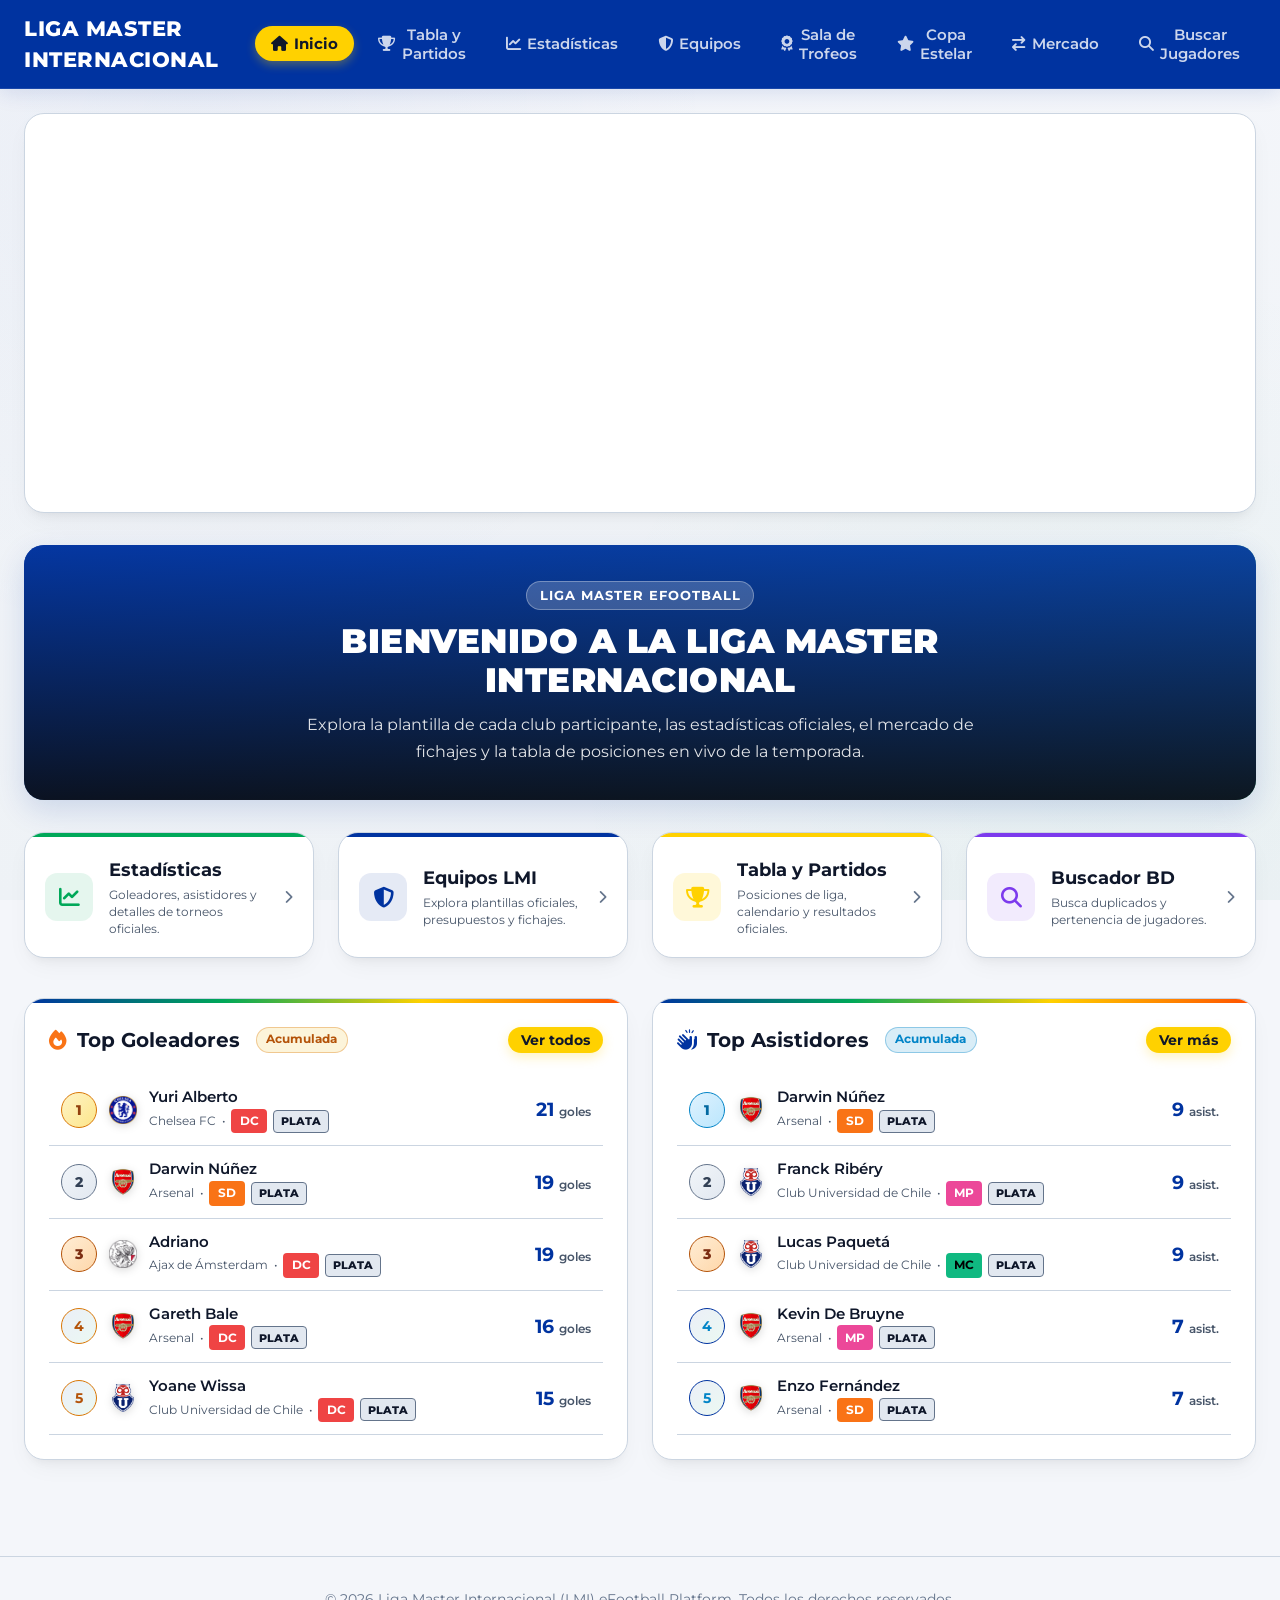
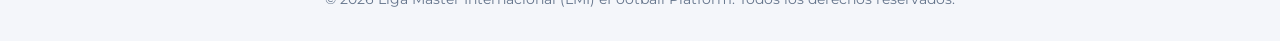
==== commit e00e2bf7: "Actualizacion de datos desde LMI Admin Hub" ====
--- a/index.html
+++ b/index.html
@@ -1424,7 +1424,7 @@
   </footer>
 
   <!-- Scripts -->
-  <script src="data.js?v=1795060319"></script>
+  <script src="data.js?v=1795146237"></script>
   <script src="app.js?v=20261108_1820"></script>
 </body>
 
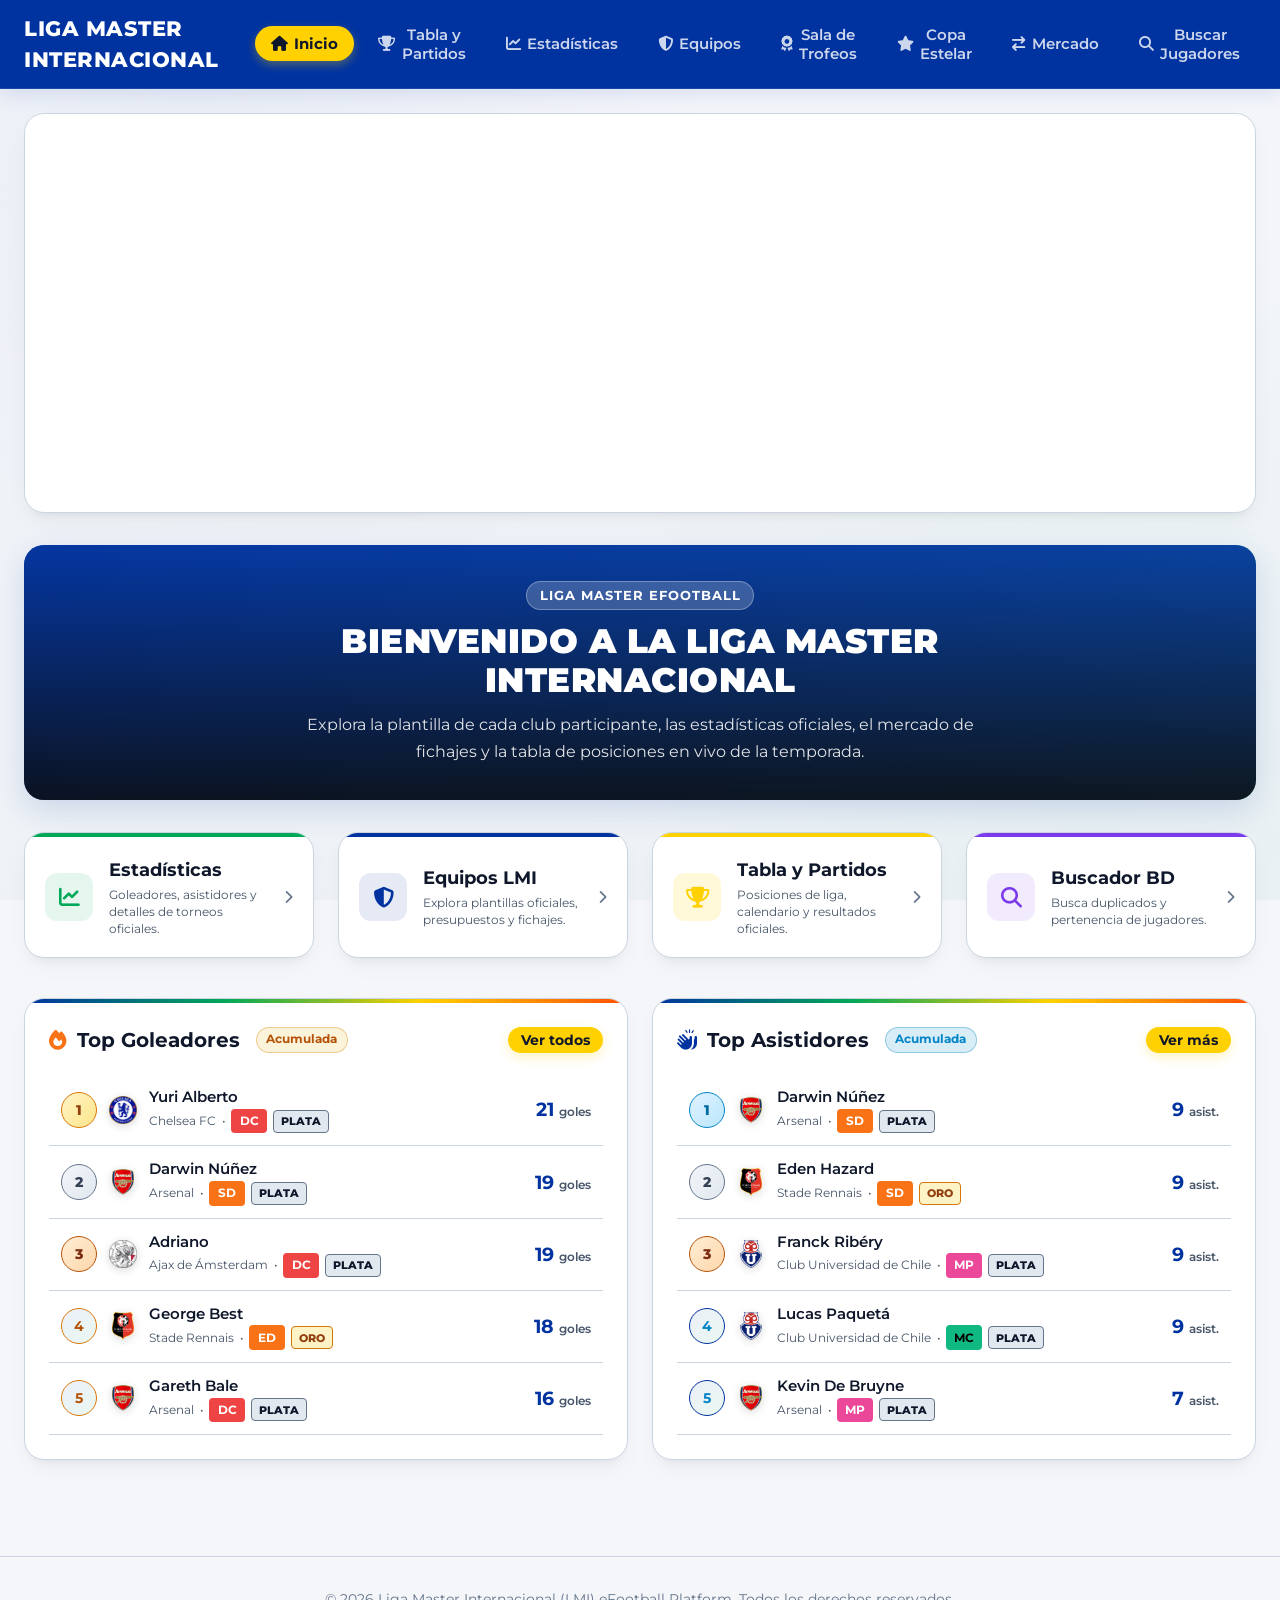
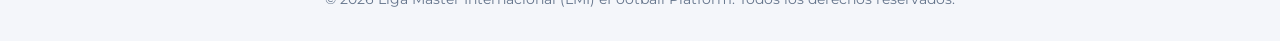
==== commit 80d3fea2: "Actualizacion de datos desde LMI Admin Hub" ====
--- a/index.html
+++ b/index.html
@@ -1424,7 +1424,7 @@
   </footer>
 
   <!-- Scripts -->
-  <script src="data.js?v=1795146237"></script>
+  <script src="data.js?v=1795227239"></script>
   <script src="app.js?v=20261108_1820"></script>
 </body>
 
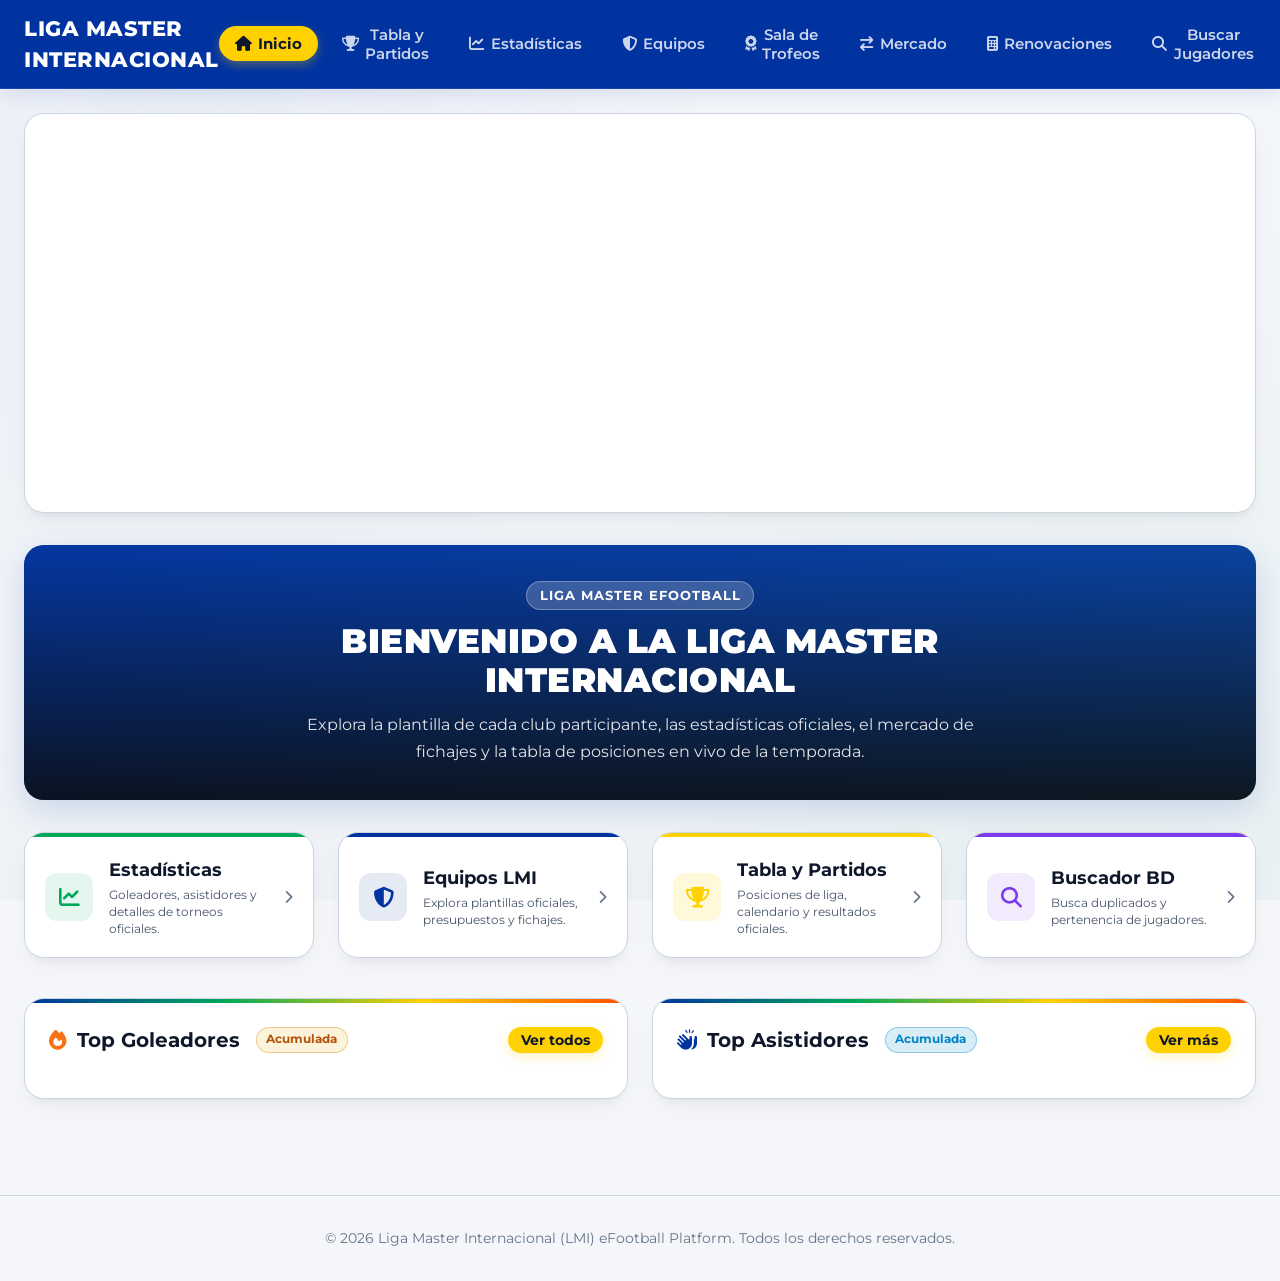
==== commit 8b83d7aa: "Actualizacion de datos desde LMI Admin Hub" ====
--- a/index.html
+++ b/index.html
@@ -1424,7 +1424,7 @@
   </footer>
 
   <!-- Scripts -->
-  <script src="data.js?v=1795227239"></script>
+  <script src="data.js?v=1795234983"></script>
   <script src="app.js?v=20261108_1820"></script>
 </body>
 
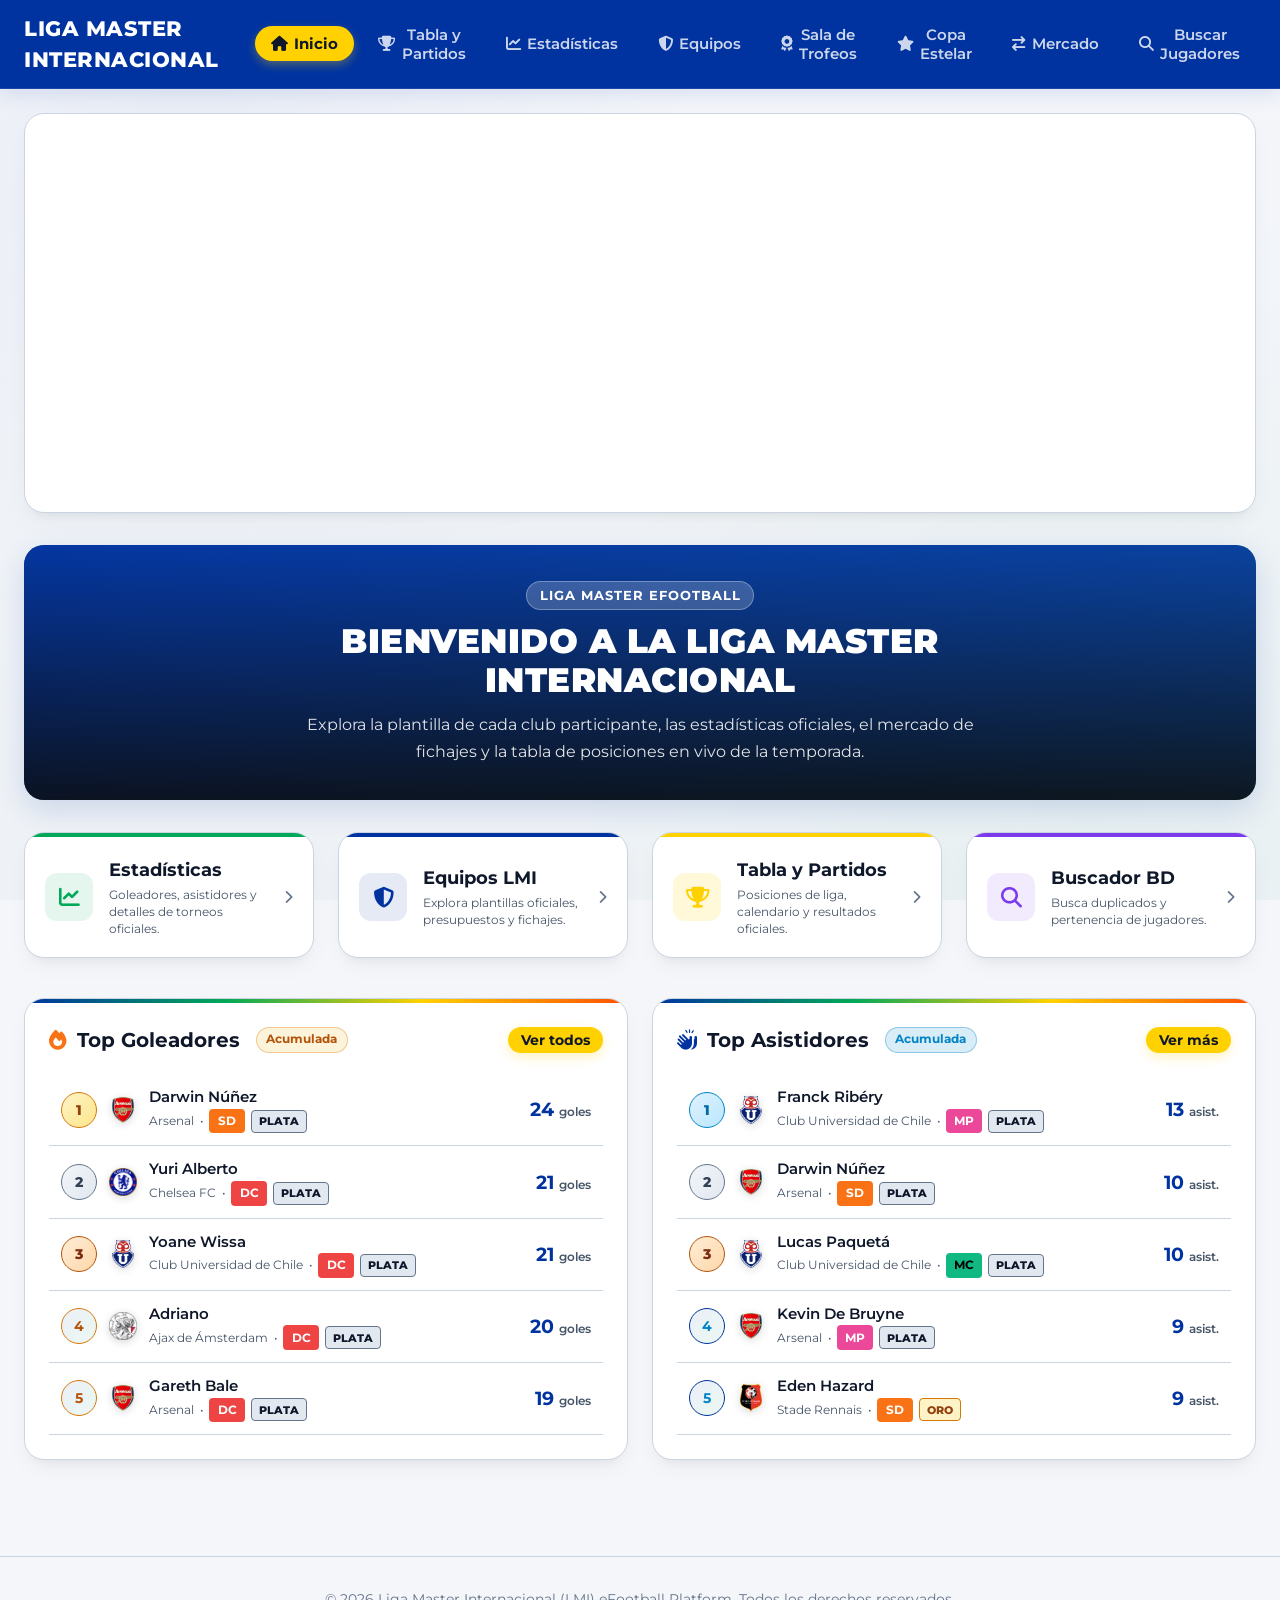
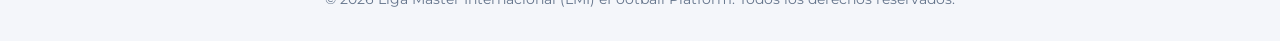
==== commit 1f09723f: "Actualizacion de datos desde LMI Admin Hub" ====
--- a/index.html
+++ b/index.html
@@ -1424,7 +1424,7 @@
   </footer>
 
   <!-- Scripts -->
-  <script src="data.js?v=1795234983"></script>
+  <script src="data.js?v=1795665462"></script>
   <script src="app.js?v=20261108_1820"></script>
 </body>
 
